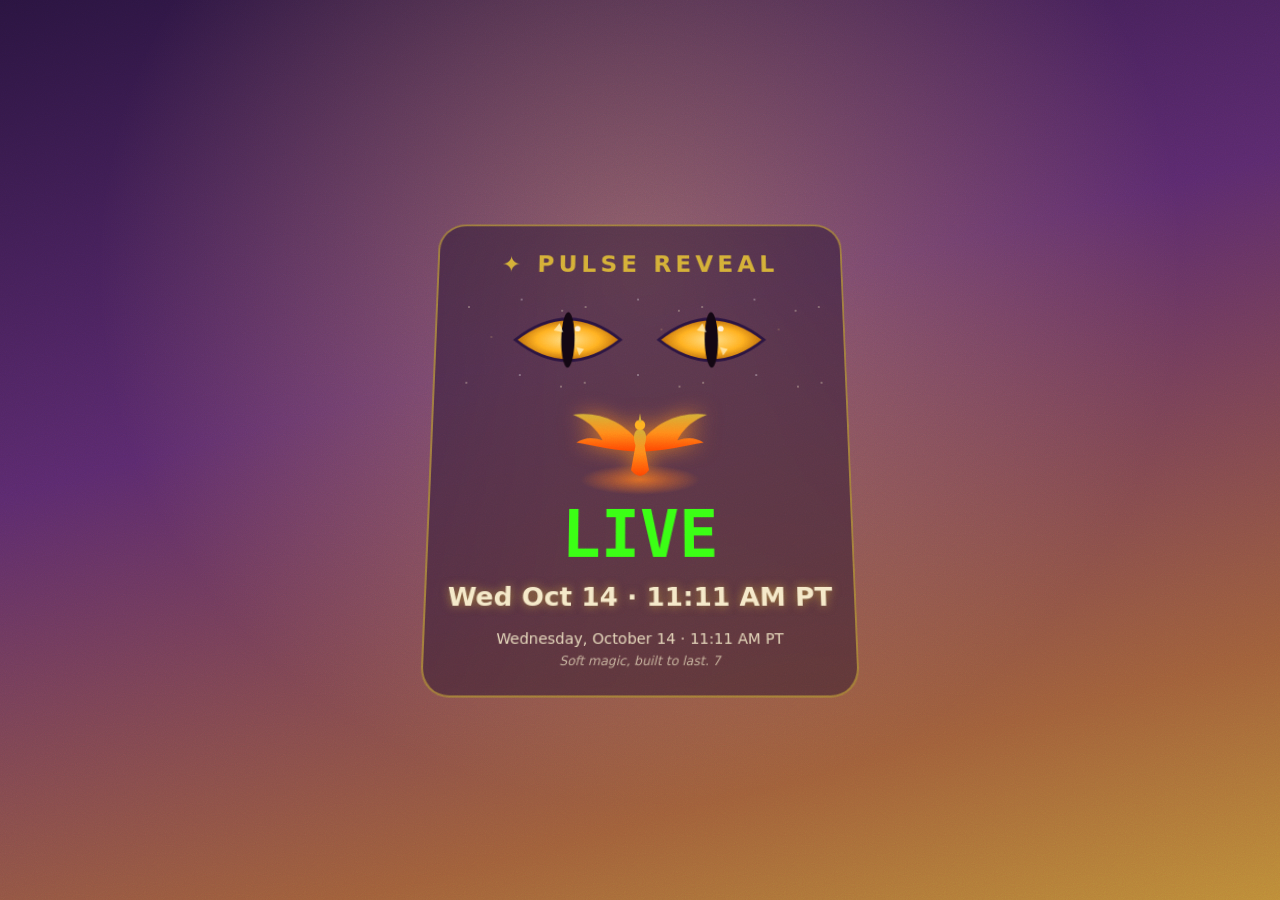
==== index.html @ fe0af4b9 "Absolute og URLs on githack" ====
<!doctype html><html lang="en"><head><meta charset="utf-8">
<meta name="viewport" content="width=device-width,initial-scale=1,viewport-fit=cover">
<title>Pulse Reveal · 11:11 AM PT</title>
<meta name="description" content="Counting down to Wed Oct 14, 11:11 AM PT">
<meta name="theme-color" content="#2a1440">
<meta property="og:type" content="website">
<meta property="og:title" content="Pulse Reveal · 11:11 AM PT">
<meta property="og:description" content="Counting down to Wed Oct 14, 11:11 AM PT">
<meta property="og:url" content="https://raw.githack.com/tigerwillca/pulse-reveal/gh-pages/index.html">
<meta property="og:image" content="https://raw.githack.com/tigerwillca/pulse-reveal/gh-pages/og.png">
<meta property="og:image:width" content="1200"><meta property="og:image:height" content="630">
<meta name="twitter:card" content="summary_large_image">
<meta name="twitter:title" content="Pulse Reveal · 11:11 AM PT">
<meta name="twitter:description" content="Counting down to Wed Oct 14, 11:11 AM PT">
<meta name="twitter:image" content="https://raw.githack.com/tigerwillca/pulse-reveal/gh-pages/og.png">
<style>
*{box-sizing:border-box;margin:0}
html,body{height:100%}
body{font-family:-apple-system,system-ui,"Segoe UI",sans-serif;color:#f5e9c8;display:flex;align-items:center;justify-content:center;padding:24px;
background:radial-gradient(ellipse at 50% 30%,rgba(255,200,110,.35),transparent 60%),linear-gradient(165deg,#2a1440 0%,#5b2a6e 40%,#a0603a 80%,#d4af37 115%);background-attachment:fixed}
body:after{content:"";position:fixed;inset:0;pointer-events:none;opacity:.14;mix-blend-mode:overlay;
background-image:url("data:image/svg+xml,%3Csvg xmlns='http://www.w3.org/2000/svg' width='160' height='160'%3E%3Cfilter id='n'%3E%3CfeTurbulence type='fractalNoise' baseFrequency='.9' numOctaves='3' stitchTiles='stitch'/%3E%3C/filter%3E%3Crect width='100%25' height='100%25' filter='url(%23n)'/%3E%3C/svg%3E")}
.card{width:min(420px,100%);text-align:center;padding:28px 20px 22px;border-radius:28px;border:2px solid rgba(212,175,55,.6);background:rgba(30,12,40,.45);backdrop-filter:blur(4px);animation:breathe 2s ease-in-out infinite}
@keyframes breathe{50%{border-color:rgba(57,255,20,.55);box-shadow:0 0 28px rgba(212,175,55,.35)}}
h1{color:#D4AF37;font-size:1.5rem;letter-spacing:.18em;font-weight:700}
.star{display:inline-block;color:#D4AF37;animation:tw 1.8s ease-in-out infinite}
@keyframes tw{50%{opacity:.35;transform:scale(.7) rotate(20deg)}}
svg{width:78%;max-width:300px;margin:18px auto 6px;display:block}
.pupil{transform-box:fill-box;transform-origin:center;animation:slit 5s ease-in-out infinite}
@keyframes slit{50%{transform:scaleX(.35)}}
#t{font:700 clamp(2.6rem,14vw,4rem)/1.1 ui-monospace,Menlo,monospace;color:#39FF14;margin:10px 0;animation:glow 1.25s ease-in-out infinite;font-variant-numeric:tabular-nums}
@keyframes glow{0%,100%{text-shadow:0 0 6px rgba(57,255,20,.5)}50%{text-shadow:0 0 18px #39FF14,0 0 32px rgba(57,255,20,.5)}}
footer{font-size:.9rem;opacity:.9;line-height:1.6}footer small{display:block;opacity:.75;font-style:italic}
.phx{width:150px;margin:14px auto 0;filter:drop-shadow(0 0 10px rgba(255,140,26,.7));animation:pg 2.4s ease-in-out infinite}
@keyframes pg{50%{filter:drop-shadow(0 0 22px rgba(255,176,32,.95))}}
.wl,.wr{transform-box:fill-box;animation:flap 1.6s ease-in-out infinite}.wl{transform-origin:right bottom}.wr{transform-origin:left bottom}
@keyframes flap{50%{transform:scaleY(.6) rotate(0)}}
.rv{color:#f5e9c8;font-weight:700;font-size:clamp(1.2rem,6vw,1.6rem);margin:4px 0 14px;text-shadow:0 0 10px rgba(212,175,55,.6)}
.rp{position:fixed;width:20px;height:20px;margin:-10px;border-radius:50%;border:2px solid #D4AF37;pointer-events:none;animation:rp .7s ease-out forwards}
@keyframes rp{to{transform:scale(9);opacity:0}}
.card{transition:transform .2s ease-out}
body:before{content:"";position:fixed;inset:0;pointer-events:none;background:linear-gradient(165deg,#b48ad8 0%,#d79a4a 60%,#f0c060 110%);opacity:0;animation:warm 7s ease-in-out infinite}
@keyframes warm{50%{opacity:.45}}
.eyes{position:relative}.dust{position:absolute;inset:-10px 0;pointer-events:none;opacity:.55;background-image:radial-gradient(1.5px 1.5px at 10% 30%,#fff6d0,transparent),radial-gradient(1px 1px at 30% 70%,#ffe08a,transparent),radial-gradient(1.5px 1.5px at 55% 20%,#fff,transparent),radial-gradient(1px 1px at 75% 60%,#ffd27a,transparent),radial-gradient(1.5px 1.5px at 90% 35%,#fff6d0,transparent);background-size:120px 80px;animation:drift 14s linear infinite}
@keyframes drift{to{background-position:120px -80px}}
.eyes svg{position:relative}
.glint{animation:gl 3s ease-in-out infinite}@keyframes gl{50%{opacity:.2}}
.rise{position:relative;animation:rise 6s ease-in-out infinite}
.rise:before{content:"";position:absolute;left:50%;bottom:-6px;width:120px;height:30px;margin-left:-60px;border-radius:50%;background:radial-gradient(rgba(255,120,30,.75),transparent 70%);animation:emb 3s ease-in-out infinite}
@keyframes rise{0%,100%{transform:translateY(6px)}50%{transform:translateY(-6px)}}
@keyframes emb{50%{opacity:.4;transform:scaleX(.8)}}
@media (prefers-reduced-motion:reduce){*{animation:none!important}.card{transition:none}}
</style></head><body><main class="card" id="c">
<h1><span class="star">✦</span> PULSE REVEAL</h1>
<div class="eyes"><div class="dust"></div><svg viewBox="0 0 300 100" aria-hidden="true"><defs><radialGradient id="i"><stop offset="0" stop-color="#ffe08a"/><stop offset=".6" stop-color="#FFB020"/><stop offset="1" stop-color="#b8670a"/></radialGradient></defs>
<g><path d="M20 50Q75 5 130 50Q75 95 20 50Z" fill="url(#i)" stroke="#2a1440" stroke-width="3"/><ellipse class="pupil" cx="75" cy="50" rx="7" ry="30" fill="#120612"/><circle cx="85" cy="38" r="3" fill="#fff" opacity=".8"/></g>
<g><path d="M170 50Q225 5 280 50Q225 95 170 50Z" fill="url(#i)" stroke="#2a1440" stroke-width="3"/><ellipse class="pupil" cx="225" cy="50" rx="7" ry="30" fill="#120612"/><circle cx="235" cy="38" r="3" fill="#fff" opacity=".8"/></g><g class="glint" fill="#fff3c4" opacity=".7"><path d="M60 40l6-8 4 10z"/><path d="M84 58l8 2-5 7z"/><path d="M210 40l6-8 4 10z"/><path d="M234 58l8 2-5 7z"/></g></svg></div>
<div class="rise"><svg class="phx" viewBox="0 0 200 120" aria-hidden="true"><defs><linearGradient id="f" x1="0" y1="1" x2="0" y2="0"><stop offset="0" stop-color="#ff4500"/><stop offset=".5" stop-color="#ff8c1a"/><stop offset="1" stop-color="#D4AF37"/></linearGradient></defs>
<g class="wl"><path d="M100 60C80 30 45 15 10 20C35 30 45 45 50 55C35 50 25 52 15 58C40 62 70 70 100 70Z" fill="url(#f)"/></g>
<g class="wr"><path d="M100 60C120 30 155 15 190 20C165 30 155 45 150 55C165 50 175 52 185 58C160 62 130 70 100 70Z" fill="url(#f)"/></g>
<path d="M100 40C108 40 110 50 106 62L112 95Q100 110 88 95L94 62C90 50 92 40 100 40Z" fill="url(#f)"/><circle cx="100" cy="34" r="7" fill="#ffb020"/><path d="M98 30L100 18L102 30Z" fill="#D4AF37"/></svg></div>
<div id="t" aria-live="polite">--:--:--</div>
<div class="rv">Wed Oct 14 · 11:11 AM PT</div>
<footer>Wednesday, October 14 · 11:11 AM PT<small>Soft magic, built to last. 7</small></footer>
</main><script>
var T=Date.parse("2026-10-14T18:11:00Z"),e=document.getElementById("t");
function p(n){return(n<10?"0":"")+n}
function u(){var s=Math.floor((T-Date.now())/1000);if(s<=0){e.textContent="LIVE";return}
e.textContent=Math.floor(s/3600)+":"+p(Math.floor(s/60)%60)+":"+p(s%60);setTimeout(u,1000-Date.now()%1000)}u();
var c=document.getElementById("c"),rm=matchMedia("(prefers-reduced-motion:reduce)").matches,on=0;
function tilt(ev){if(rm)return;var x=Math.max(-15,Math.min(15,ev.gamma||0)),y=Math.max(-15,Math.min(15,(ev.beta||0)-40));c.style.transform="perspective(800px) rotateY("+x*.6+"deg) rotateX("+(-y*.6)+"deg)"}
function en(){if(on)return;on=1;var D=window.DeviceOrientationEvent;if(!D)return;if(typeof D.requestPermission=="function"){D.requestPermission().then(function(s){if(s=="granted")addEventListener("deviceorientation",tilt)}).catch(function(){})}else addEventListener("deviceorientation",tilt)}
addEventListener("pointerdown",function(ev){if(navigator.vibrate)navigator.vibrate(15);en();if(rm)return;var r=document.createElement("i");r.className="rp";r.style.left=ev.clientX+"px";r.style.top=ev.clientY+"px";document.body.appendChild(r);setTimeout(function(){r.remove()},800)});
if(!(window.DeviceOrientationEvent&&typeof DeviceOrientationEvent.requestPermission=="function"))en();
</script></body></html>
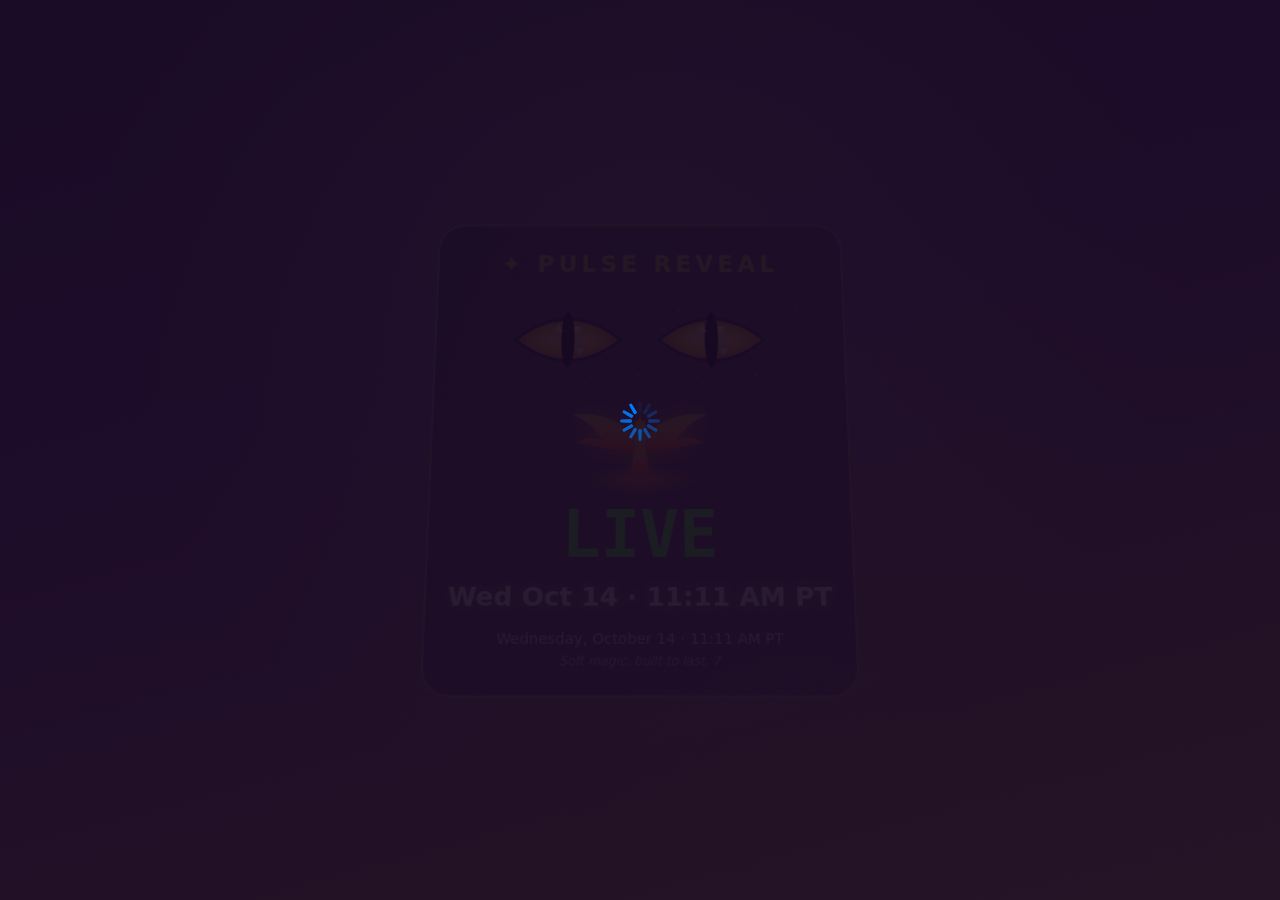
==== commit 3eefc423: "Intro: spinner, typed title, sparks to phoenix" ====
--- a/index.html
+++ b/index.html
@@ -49,9 +49,17 @@
 .rise:before{content:"";position:absolute;left:50%;bottom:-6px;width:120px;height:30px;margin-left:-60px;border-radius:50%;background:radial-gradient(rgba(255,120,30,.75),transparent 70%);animation:emb 3s ease-in-out infinite}
 @keyframes rise{0%,100%{transform:translateY(6px)}50%{transform:translateY(-6px)}}
 @keyframes emb{50%{opacity:.4;transform:scaleX(.8)}}
+#intro{position:fixed;inset:0;z-index:9;display:flex;flex-direction:column;align-items:center;justify-content:center;background:rgba(24,10,36,.92);transition:opacity .6s}
+#intro.off{opacity:0;pointer-events:none}
+.sp{position:relative;width:44px;height:44px;animation:spin 1s steps(12) infinite}
+.sp i{position:absolute;left:20px;top:2px;width:4px;height:12px;border-radius:2px;background:#007AFF;transform-origin:2px 20px;clip-path:polygon(15% 0,85% 0,100% 100%,0 100%)}
+@keyframes spin{to{transform:rotate(360deg)}}
+#it{color:#D4AF37;font-weight:700;font-size:clamp(1.2rem,6vw,1.7rem);letter-spacing:.06em;text-shadow:0 0 14px rgba(212,175,55,.9);min-height:1.5em;margin-top:18px}
+#pc{position:fixed;inset:0;z-index:10;pointer-events:none}
 @media (prefers-reduced-motion:reduce){*{animation:none!important}.card{transition:none}}
-</style></head><body><main class="card" id="c">
-<h1><span class="star">✦</span> PULSE REVEAL</h1>
+</style></head><body><div id="intro"><div class="sp" id="sp"></div><div id="it"></div></div><canvas id="pc"></canvas>
+<main class="card" id="c">
+<h1 id="h1"><span class="star">✦</span> PULSE REVEAL</h1>
 <div class="eyes"><div class="dust"></div><svg viewBox="0 0 300 100" aria-hidden="true"><defs><radialGradient id="i"><stop offset="0" stop-color="#ffe08a"/><stop offset=".6" stop-color="#FFB020"/><stop offset="1" stop-color="#b8670a"/></radialGradient></defs>
 <g><path d="M20 50Q75 5 130 50Q75 95 20 50Z" fill="url(#i)" stroke="#2a1440" stroke-width="3"/><ellipse class="pupil" cx="75" cy="50" rx="7" ry="30" fill="#120612"/><circle cx="85" cy="38" r="3" fill="#fff" opacity=".8"/></g>
 <g><path d="M170 50Q225 5 280 50Q225 95 170 50Z" fill="url(#i)" stroke="#2a1440" stroke-width="3"/><ellipse class="pupil" cx="225" cy="50" rx="7" ry="30" fill="#120612"/><circle cx="235" cy="38" r="3" fill="#fff" opacity=".8"/></g><g class="glint" fill="#fff3c4" opacity=".7"><path d="M60 40l6-8 4 10z"/><path d="M84 58l8 2-5 7z"/><path d="M210 40l6-8 4 10z"/><path d="M234 58l8 2-5 7z"/></g></svg></div>
@@ -72,4 +80,19 @@
 function en(){if(on)return;on=1;var D=window.DeviceOrientationEvent;if(!D)return;if(typeof D.requestPermission=="function"){D.requestPermission().then(function(s){if(s=="granted")addEventListener("deviceorientation",tilt)}).catch(function(){})}else addEventListener("deviceorientation",tilt)}
 addEventListener("pointerdown",function(ev){if(navigator.vibrate)navigator.vibrate(15);en();if(rm)return;var r=document.createElement("i");r.className="rp";r.style.left=ev.clientX+"px";r.style.top=ev.clientY+"px";document.body.appendChild(r);setTimeout(function(){r.remove()},800)});
 if(!(window.DeviceOrientationEvent&&typeof DeviceOrientationEvent.requestPermission=="function"))en();
+
+(function(){var I=document.getElementById("intro"),sp=document.getElementById("sp"),it=document.getElementById("it"),cv=document.getElementById("pc"),x=cv.getContext("2d"),ph=document.querySelector(".phx"),busy=0,MSG="Pulse reveal \u00b7 11:11 AM PT";
+for(var k=0;k<12;k++){var s=document.createElement("i");s.style.transform="rotate("+k*30+"deg)";s.style.opacity=(k+1)/12;sp.appendChild(s)}
+var PATHS=["M100 60C80 30 45 15 10 20C35 30 45 45 50 55C35 50 25 52 15 58C40 62 70 70 100 70Z","M100 60C120 30 155 15 190 20C165 30 155 45 150 55C165 50 175 52 185 58C160 62 130 70 100 70Z","M100 40C108 40 110 50 106 62L112 95Q100 110 88 95L94 62C90 50 92 40 100 40Z"];
+function targets(n){var r=ph.getBoundingClientRect(),o=document.createElement("canvas");o.width=200;o.height=120;var g=o.getContext("2d");PATHS.forEach(function(p){g.fill(new Path2D(p))});g.beginPath();g.arc(100,34,7,0,7);g.fill();
+var d=g.getImageData(0,0,200,120).data,a=[];for(var y=0;y<120;y+=2)for(var X=0;X<200;X+=2)if(d[(y*200+X)*4+3])a.push([r.left+X*r.width/200,r.top+y*r.height/120]);var t=[];for(var i=0;i<n;i++)t.push(a[Math.floor(Math.random()*a.length)]);return t}
+function run(){if(busy)return;busy=1;cv.width=innerWidth;cv.height=innerHeight;I.classList.remove("off");sp.style.display="block";it.textContent="";
+setTimeout(function(){sp.style.display="none";var i=0,ty=setInterval(function(){it.textContent=MSG.slice(0,++i);if(i>=MSG.length){clearInterval(ty);setTimeout(burst,600)}},55)},1700)}
+function burst(){var r=it.getBoundingClientRect(),o=document.createElement("canvas");o.width=Math.ceil(r.width);o.height=Math.ceil(r.height);var g=o.getContext("2d"),cs=getComputedStyle(it);g.font=cs.fontWeight+" "+cs.fontSize+" "+cs.fontFamily;g.textBaseline="middle";g.fillText(MSG,0,o.height/2);
+var d=g.getImageData(0,0,o.width,o.height).data,P=[];for(var y=0;y<o.height;y+=3)for(var X=0;X<o.width;X+=3)if(d[(y*o.width+X)*4+3]>128)P.push({x:r.left+X,y:r.top+y});
+var T=targets(P.length);P.forEach(function(p,i){p.sx=p.x;p.sy=p.y;p.tx=T[i][0];p.ty=T[i][1];p.d=Math.random()*.3});it.textContent="";I.classList.add("off");
+var t0=performance.now();(function f(n){var t=(n-t0)/1800;x.clearRect(0,0,cv.width,cv.height);P.forEach(function(p){var k=Math.min(1,Math.max(0,(t-p.d)/(1-.3))),e=1-Math.pow(1-k,3),w=Math.sin(k*Math.PI)*40;
+x.fillStyle=k<1?"hsl("+(20+k*25)+",100%,"+(55+k*10)+"%)":"#D4AF37";x.globalAlpha=t>1.1?Math.max(0,1-(t-1.1)*3):1;x.fillRect(p.sx+(p.tx-p.sx)*e+w*Math.sin(p.d*40),p.sy+(p.ty-p.sy)*e-w,2,2)});
+if(t<1.45)requestAnimationFrame(f);else{x.clearRect(0,0,cv.width,cv.height);busy=0}})(t0)}
+if(rm){I.classList.add("off")}else{run();setInterval(run,90000);document.getElementById("h1").addEventListener("click",run)}})();
 </script></body></html>
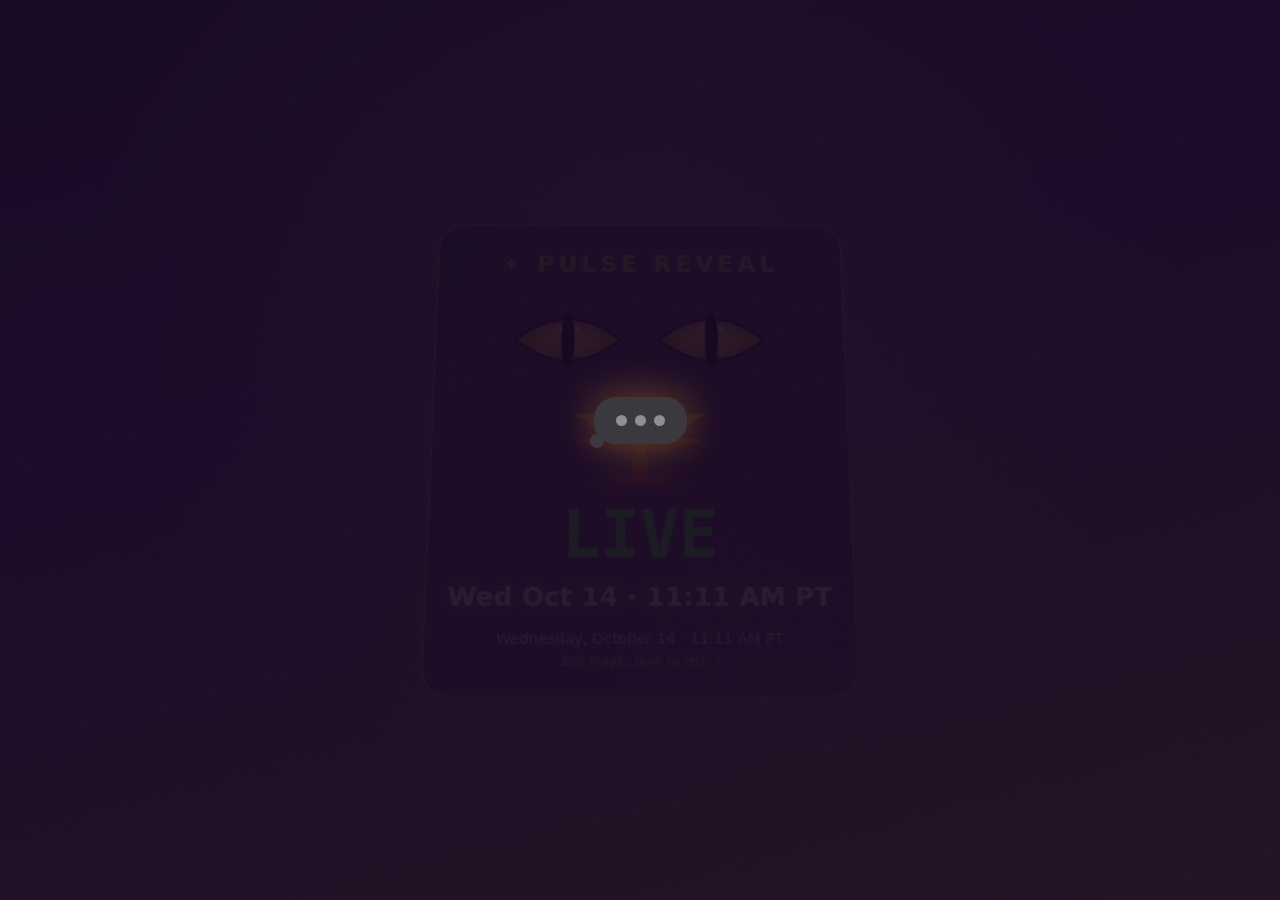
==== commit d6747023: "Typing bubble, swirl motes, README, typing.gif" ====
--- a/index.html
+++ b/index.html
@@ -45,30 +45,40 @@
 @keyframes drift{to{background-position:120px -80px}}
 .eyes svg{position:relative}
 .glint{animation:gl 3s ease-in-out infinite}@keyframes gl{50%{opacity:.2}}
+.swirl{position:absolute;left:50%;top:50%;width:260px;height:260px;margin:-130px;pointer-events:none;opacity:.35;border-radius:50%;filter:blur(1.5px);
+background-image:radial-gradient(2px 2px at 50% 6%,#e6dcff,transparent),radial-gradient(2px 2px at 92% 40%,#D4AF37,transparent),radial-gradient(1.5px 1.5px at 75% 88%,#c9c2e0,transparent),radial-gradient(2px 2px at 20% 85%,#ffd27a,transparent),radial-gradient(1.5px 1.5px at 8% 38%,#b9a2ff,transparent),radial-gradient(1.5px 1.5px at 35% 15%,#ffe08a,transparent),radial-gradient(1.5px 1.5px at 65% 12%,#ddd,transparent);animation:orb 8s linear infinite}
+@keyframes orb{to{transform:rotate(360deg)}}
+.zone{position:relative}
 .rise{position:relative;animation:rise 6s ease-in-out infinite}
 .rise:before{content:"";position:absolute;left:50%;bottom:-6px;width:120px;height:30px;margin-left:-60px;border-radius:50%;background:radial-gradient(rgba(255,120,30,.75),transparent 70%);animation:emb 3s ease-in-out infinite}
 @keyframes rise{0%,100%{transform:translateY(6px)}50%{transform:translateY(-6px)}}
 @keyframes emb{50%{opacity:.4;transform:scaleX(.8)}}
 #intro{position:fixed;inset:0;z-index:9;display:flex;flex-direction:column;align-items:center;justify-content:center;background:rgba(24,10,36,.92);transition:opacity .6s}
 #intro.off{opacity:0;pointer-events:none}
+.tb{display:none;position:relative;background:#3a3a3e;border-radius:22px;padding:14px 18px;box-shadow:0 0 40px rgba(255,176,32,.35);animation:tbg 2s ease-in-out infinite}
+.tb:after{content:"";position:absolute;left:-4px;bottom:-4px;width:14px;height:14px;border-radius:50%;background:#3a3a3e}
+.tb b{display:inline-block;width:11px;height:11px;margin:0 4px;border-radius:50%;background:#8e8e93;animation:dot 1.2s ease-in-out infinite}
+.tb b:nth-child(2){animation-delay:.2s}.tb b:nth-child(3){animation-delay:.4s}
+@keyframes dot{30%{background:#e5e5ea;transform:translateY(-3px)}}
+@keyframes tbg{50%{box-shadow:0 0 60px rgba(255,176,32,.6)}}
 .sp{position:relative;width:44px;height:44px;animation:spin 1s steps(12) infinite}
 .sp i{position:absolute;left:20px;top:2px;width:4px;height:12px;border-radius:2px;background:#007AFF;transform-origin:2px 20px;clip-path:polygon(15% 0,85% 0,100% 100%,0 100%)}
 @keyframes spin{to{transform:rotate(360deg)}}
 #it{color:#D4AF37;font-weight:700;font-size:clamp(1.2rem,6vw,1.7rem);letter-spacing:.06em;text-shadow:0 0 14px rgba(212,175,55,.9);min-height:1.5em;margin-top:18px}
 #pc{position:fixed;inset:0;z-index:10;pointer-events:none}
 @media (prefers-reduced-motion:reduce){*{animation:none!important}.card{transition:none}}
-</style></head><body><div id="intro"><div class="sp" id="sp"></div><div id="it"></div></div><canvas id="pc"></canvas>
+</style></head><body><div id="intro"><div class="tb" id="tb"><b></b><b></b><b></b></div><div class="sp" id="sp"></div><div id="it"></div></div><canvas id="pc"></canvas>
 <main class="card" id="c">
 <h1 id="h1"><span class="star">✦</span> PULSE REVEAL</h1>
 <div class="eyes"><div class="dust"></div><svg viewBox="0 0 300 100" aria-hidden="true"><defs><radialGradient id="i"><stop offset="0" stop-color="#ffe08a"/><stop offset=".6" stop-color="#FFB020"/><stop offset="1" stop-color="#b8670a"/></radialGradient></defs>
 <g><path d="M20 50Q75 5 130 50Q75 95 20 50Z" fill="url(#i)" stroke="#2a1440" stroke-width="3"/><ellipse class="pupil" cx="75" cy="50" rx="7" ry="30" fill="#120612"/><circle cx="85" cy="38" r="3" fill="#fff" opacity=".8"/></g>
 <g><path d="M170 50Q225 5 280 50Q225 95 170 50Z" fill="url(#i)" stroke="#2a1440" stroke-width="3"/><ellipse class="pupil" cx="225" cy="50" rx="7" ry="30" fill="#120612"/><circle cx="235" cy="38" r="3" fill="#fff" opacity=".8"/></g><g class="glint" fill="#fff3c4" opacity=".7"><path d="M60 40l6-8 4 10z"/><path d="M84 58l8 2-5 7z"/><path d="M210 40l6-8 4 10z"/><path d="M234 58l8 2-5 7z"/></g></svg></div>
-<div class="rise"><svg class="phx" viewBox="0 0 200 120" aria-hidden="true"><defs><linearGradient id="f" x1="0" y1="1" x2="0" y2="0"><stop offset="0" stop-color="#ff4500"/><stop offset=".5" stop-color="#ff8c1a"/><stop offset="1" stop-color="#D4AF37"/></linearGradient></defs>
+<div class="zone"><div class="swirl"></div><div class="rise"><svg class="phx" viewBox="0 0 200 120" aria-hidden="true"><defs><linearGradient id="f" x1="0" y1="1" x2="0" y2="0"><stop offset="0" stop-color="#ff4500"/><stop offset=".5" stop-color="#ff8c1a"/><stop offset="1" stop-color="#D4AF37"/></linearGradient></defs>
 <g class="wl"><path d="M100 60C80 30 45 15 10 20C35 30 45 45 50 55C35 50 25 52 15 58C40 62 70 70 100 70Z" fill="url(#f)"/></g>
 <g class="wr"><path d="M100 60C120 30 155 15 190 20C165 30 155 45 150 55C165 50 175 52 185 58C160 62 130 70 100 70Z" fill="url(#f)"/></g>
 <path d="M100 40C108 40 110 50 106 62L112 95Q100 110 88 95L94 62C90 50 92 40 100 40Z" fill="url(#f)"/><circle cx="100" cy="34" r="7" fill="#ffb020"/><path d="M98 30L100 18L102 30Z" fill="#D4AF37"/></svg></div>
 <div id="t" aria-live="polite">--:--:--</div>
-<div class="rv">Wed Oct 14 · 11:11 AM PT</div>
+<div class="rv">Wed Oct 14 · 11:11 AM PT</div></div>
 <footer>Wednesday, October 14 · 11:11 AM PT<small>Soft magic, built to last. 7</small></footer>
 </main><script>
 var T=Date.parse("2026-10-14T18:11:00Z"),e=document.getElementById("t");
@@ -86,13 +96,18 @@
 var PATHS=["M100 60C80 30 45 15 10 20C35 30 45 45 50 55C35 50 25 52 15 58C40 62 70 70 100 70Z","M100 60C120 30 155 15 190 20C165 30 155 45 150 55C165 50 175 52 185 58C160 62 130 70 100 70Z","M100 40C108 40 110 50 106 62L112 95Q100 110 88 95L94 62C90 50 92 40 100 40Z"];
 function targets(n){var r=ph.getBoundingClientRect(),o=document.createElement("canvas");o.width=200;o.height=120;var g=o.getContext("2d");PATHS.forEach(function(p){g.fill(new Path2D(p))});g.beginPath();g.arc(100,34,7,0,7);g.fill();
 var d=g.getImageData(0,0,200,120).data,a=[];for(var y=0;y<120;y+=2)for(var X=0;X<200;X+=2)if(d[(y*200+X)*4+3])a.push([r.left+X*r.width/200,r.top+y*r.height/120]);var t=[];for(var i=0;i<n;i++)t.push(a[Math.floor(Math.random()*a.length)]);return t}
-function run(){if(busy)return;busy=1;cv.width=innerWidth;cv.height=innerHeight;I.classList.remove("off");sp.style.display="block";it.textContent="";
-setTimeout(function(){sp.style.display="none";var i=0,ty=setInterval(function(){it.textContent=MSG.slice(0,++i);if(i>=MSG.length){clearInterval(ty);setTimeout(burst,600)}},55)},1700)}
-function burst(){var r=it.getBoundingClientRect(),o=document.createElement("canvas");o.width=Math.ceil(r.width);o.height=Math.ceil(r.height);var g=o.getContext("2d"),cs=getComputedStyle(it);g.font=cs.fontWeight+" "+cs.fontSize+" "+cs.fontFamily;g.textBaseline="middle";g.fillText(MSG,0,o.height/2);
+/* typingBubble(ms): shows the iMessage-style three-dot bubble for ms, resolves after. */
+window.typingBubble=function(ms){var b=document.getElementById("tb");b.style.display="block";return new Promise(function(r){setTimeout(function(){b.style.display="none";r()},ms||1600)})};
+/* iosSpinnerReveal(msg,ms): 12-spoke spinner for ms, then types msg, then dissolves its letters into sparks that assemble on .phx. */
+window.iosSpinnerReveal=function(msg,ms){MSG=msg||MSG;return new Promise(function(done){sp.style.display="block";it.textContent="";
+setTimeout(function(){sp.style.display="none";var i=0,ty=setInterval(function(){it.textContent=MSG.slice(0,++i);if(i>=MSG.length){clearInterval(ty);setTimeout(function(){burst(done)},600)}},55)},ms||1700)})};
+function run(){if(busy)return;busy=1;cv.width=innerWidth;cv.height=innerHeight;I.classList.remove("off");sp.style.display="none";it.textContent="";
+typingBubble(1600).then(function(){return iosSpinnerReveal(MSG,1700)}).then(function(){busy=0})}
+function burst(done){var r=it.getBoundingClientRect(),o=document.createElement("canvas");o.width=Math.ceil(r.width);o.height=Math.ceil(r.height);var g=o.getContext("2d"),cs=getComputedStyle(it);g.font=cs.fontWeight+" "+cs.fontSize+" "+cs.fontFamily;g.textBaseline="middle";g.fillText(MSG,0,o.height/2);
 var d=g.getImageData(0,0,o.width,o.height).data,P=[];for(var y=0;y<o.height;y+=3)for(var X=0;X<o.width;X+=3)if(d[(y*o.width+X)*4+3]>128)P.push({x:r.left+X,y:r.top+y});
 var T=targets(P.length);P.forEach(function(p,i){p.sx=p.x;p.sy=p.y;p.tx=T[i][0];p.ty=T[i][1];p.d=Math.random()*.3});it.textContent="";I.classList.add("off");
-var t0=performance.now();(function f(n){var t=(n-t0)/1800;x.clearRect(0,0,cv.width,cv.height);P.forEach(function(p){var k=Math.min(1,Math.max(0,(t-p.d)/(1-.3))),e=1-Math.pow(1-k,3),w=Math.sin(k*Math.PI)*40;
+var t0=performance.now(),sf=setTimeout(function(){P=[];x.clearRect(0,0,cv.width,cv.height);done&&done();done=0},2600);(function f(n){var t=(n-t0)/1800;x.clearRect(0,0,cv.width,cv.height);P.forEach(function(p){var k=Math.min(1,Math.max(0,(t-p.d)/(1-.3))),e=1-Math.pow(1-k,3),w=Math.sin(k*Math.PI)*40;
 x.fillStyle=k<1?"hsl("+(20+k*25)+",100%,"+(55+k*10)+"%)":"#D4AF37";x.globalAlpha=t>1.1?Math.max(0,1-(t-1.1)*3):1;x.fillRect(p.sx+(p.tx-p.sx)*e+w*Math.sin(p.d*40),p.sy+(p.ty-p.sy)*e-w,2,2)});
-if(t<1.45)requestAnimationFrame(f);else{x.clearRect(0,0,cv.width,cv.height);busy=0}})(t0)}
+if(t<1.45)requestAnimationFrame(f);else{clearTimeout(sf);x.clearRect(0,0,cv.width,cv.height);done&&done();done=0}})(t0)}
 if(rm){I.classList.add("off")}else{run();setInterval(run,90000);document.getElementById("h1").addEventListener("click",run)}})();
 </script></body></html>
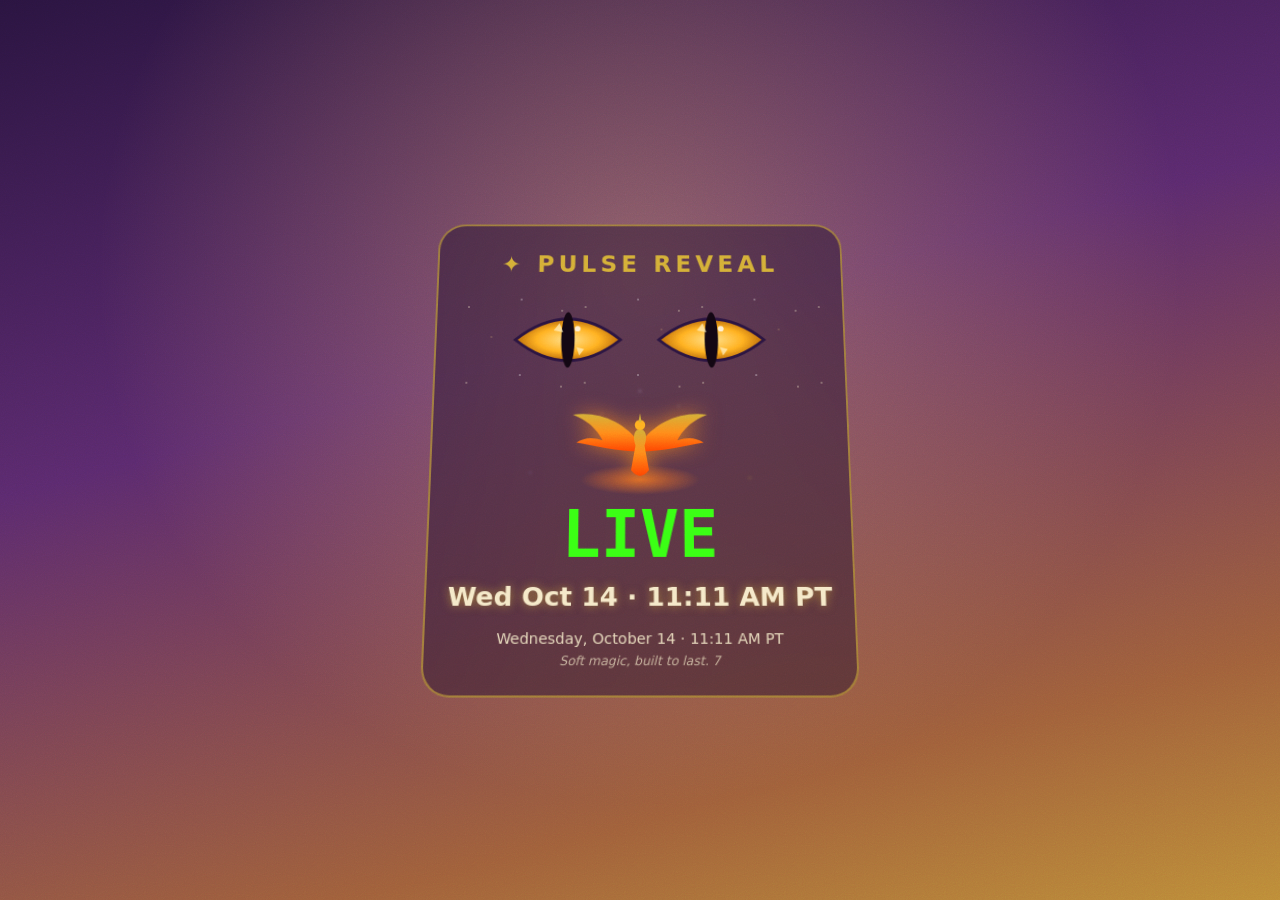
==== commit 0ae832f8: "Robust intro: failsafes, 6s hard reveal" ====
--- a/index.html
+++ b/index.html
@@ -53,7 +53,8 @@
 .rise:before{content:"";position:absolute;left:50%;bottom:-6px;width:120px;height:30px;margin-left:-60px;border-radius:50%;background:radial-gradient(rgba(255,120,30,.75),transparent 70%);animation:emb 3s ease-in-out infinite}
 @keyframes rise{0%,100%{transform:translateY(6px)}50%{transform:translateY(-6px)}}
 @keyframes emb{50%{opacity:.4;transform:scaleX(.8)}}
-#intro{position:fixed;inset:0;z-index:9;display:flex;flex-direction:column;align-items:center;justify-content:center;background:rgba(24,10,36,.92);transition:opacity .6s}
+#intro{animation:introKill 0s 6s forwards;position:fixed;inset:0;z-index:9;display:flex;flex-direction:column;align-items:center;justify-content:center;background:rgba(24,10,36,.92);transition:opacity .6s}
+@keyframes introKill{to{opacity:0;visibility:hidden;pointer-events:none}}
 #intro.off{opacity:0;pointer-events:none}
 .tb{display:none;position:relative;background:#3a3a3e;border-radius:22px;padding:14px 18px;box-shadow:0 0 40px rgba(255,176,32,.35);animation:tbg 2s ease-in-out infinite}
 .tb:after{content:"";position:absolute;left:-4px;bottom:-4px;width:14px;height:14px;border-radius:50%;background:#3a3a3e}
@@ -66,8 +67,8 @@
 @keyframes spin{to{transform:rotate(360deg)}}
 #it{color:#D4AF37;font-weight:700;font-size:clamp(1.2rem,6vw,1.7rem);letter-spacing:.06em;text-shadow:0 0 14px rgba(212,175,55,.9);min-height:1.5em;margin-top:18px}
 #pc{position:fixed;inset:0;z-index:10;pointer-events:none}
-@media (prefers-reduced-motion:reduce){*{animation:none!important}.card{transition:none}}
-</style></head><body><div id="intro"><div class="tb" id="tb"><b></b><b></b><b></b></div><div class="sp" id="sp"></div><div id="it"></div></div><canvas id="pc"></canvas>
+@media (prefers-reduced-motion:reduce){*{animation:none!important}#intro,#pc{display:none!important}.card{transition:none}}
+</style></head><body><div id="intro" role="presentation"><div class="tb" id="tb"><b></b><b></b><b></b></div><div class="sp" id="sp"></div><div id="it"></div></div><canvas id="pc"></canvas>
 <main class="card" id="c">
 <h1 id="h1"><span class="star">✦</span> PULSE REVEAL</h1>
 <div class="eyes"><div class="dust"></div><svg viewBox="0 0 300 100" aria-hidden="true"><defs><radialGradient id="i"><stop offset="0" stop-color="#ffe08a"/><stop offset=".6" stop-color="#FFB020"/><stop offset="1" stop-color="#b8670a"/></radialGradient></defs>
@@ -88,10 +89,12 @@
 var c=document.getElementById("c"),rm=matchMedia("(prefers-reduced-motion:reduce)").matches,on=0;
 function tilt(ev){if(rm)return;var x=Math.max(-15,Math.min(15,ev.gamma||0)),y=Math.max(-15,Math.min(15,(ev.beta||0)-40));c.style.transform="perspective(800px) rotateY("+x*.6+"deg) rotateX("+(-y*.6)+"deg)"}
 function en(){if(on)return;on=1;var D=window.DeviceOrientationEvent;if(!D)return;if(typeof D.requestPermission=="function"){D.requestPermission().then(function(s){if(s=="granted")addEventListener("deviceorientation",tilt)}).catch(function(){})}else addEventListener("deviceorientation",tilt)}
-addEventListener("pointerdown",function(ev){if(navigator.vibrate)navigator.vibrate(15);en();if(rm)return;var r=document.createElement("i");r.className="rp";r.style.left=ev.clientX+"px";r.style.top=ev.clientY+"px";document.body.appendChild(r);setTimeout(function(){r.remove()},800)});
+addEventListener("pointerdown",function(ev){try{if(navigator.vibrate)navigator.vibrate(15)}catch(e){}try{en()}catch(e){}if(rm)return;var r=document.createElement("i");r.className="rp";r.style.left=ev.clientX+"px";r.style.top=ev.clientY+"px";document.body.appendChild(r);setTimeout(function(){r.remove()},800)});
 if(!(window.DeviceOrientationEvent&&typeof DeviceOrientationEvent.requestPermission=="function"))en();
 
-(function(){var I=document.getElementById("intro"),sp=document.getElementById("sp"),it=document.getElementById("it"),cv=document.getElementById("pc"),x=cv.getContext("2d"),ph=document.querySelector(".phx"),busy=0,MSG="Pulse reveal \u00b7 11:11 AM PT";
+function hideIntro(){try{var a=document.getElementById("intro");a.classList.add("off");a.style.display="none";var q=document.getElementById("pc");q.getContext("2d").clearRect(0,0,q.width,q.height)}catch(e){}}
+window.onerror=function(){hideIntro()};
+(function(){try{var I=document.getElementById("intro"),sp=document.getElementById("sp"),it=document.getElementById("it"),cv=document.getElementById("pc"),x=cv.getContext("2d"),ph=document.querySelector(".phx"),busy=0,MSG="Pulse reveal \u00b7 11:11 AM PT";
 for(var k=0;k<12;k++){var s=document.createElement("i");s.style.transform="rotate("+k*30+"deg)";s.style.opacity=(k+1)/12;sp.appendChild(s)}
 var PATHS=["M100 60C80 30 45 15 10 20C35 30 45 45 50 55C35 50 25 52 15 58C40 62 70 70 100 70Z","M100 60C120 30 155 15 190 20C165 30 155 45 150 55C165 50 175 52 185 58C160 62 130 70 100 70Z","M100 40C108 40 110 50 106 62L112 95Q100 110 88 95L94 62C90 50 92 40 100 40Z"];
 function targets(n){var r=ph.getBoundingClientRect(),o=document.createElement("canvas");o.width=200;o.height=120;var g=o.getContext("2d");PATHS.forEach(function(p){g.fill(new Path2D(p))});g.beginPath();g.arc(100,34,7,0,7);g.fill();
@@ -100,14 +103,14 @@
 window.typingBubble=function(ms){var b=document.getElementById("tb");b.style.display="block";return new Promise(function(r){setTimeout(function(){b.style.display="none";r()},ms||1600)})};
 /* iosSpinnerReveal(msg,ms): 12-spoke spinner for ms, then types msg, then dissolves its letters into sparks that assemble on .phx. */
 window.iosSpinnerReveal=function(msg,ms){MSG=msg||MSG;return new Promise(function(done){sp.style.display="block";it.textContent="";
-setTimeout(function(){sp.style.display="none";var i=0,ty=setInterval(function(){it.textContent=MSG.slice(0,++i);if(i>=MSG.length){clearInterval(ty);setTimeout(function(){burst(done)},600)}},55)},ms||1700)})};
-function run(){if(busy)return;busy=1;cv.width=innerWidth;cv.height=innerHeight;I.classList.remove("off");sp.style.display="none";it.textContent="";
-typingBubble(1600).then(function(){return iosSpinnerReveal(MSG,1700)}).then(function(){busy=0})}
+setTimeout(function(){sp.style.display="none";var i=0,ty=setInterval(function(){it.textContent=MSG.slice(0,++i);if(i>=MSG.length){clearInterval(ty);setTimeout(function(){try{burst(done)}catch(e){done()}},400)}},40)},ms||1700)})};
+function run(){if(busy)return;busy=1;I.style.display="";if(window._ran)I.style.animation="none";window._ran=1;var fs=setTimeout(function(){busy=0;hideIntro()},6000);function fin(){clearTimeout(fs);busy=0;hideIntro()}cv.width=innerWidth;cv.height=innerHeight;I.classList.remove("off");sp.style.display="none";it.textContent="";
+try{typingBubble(1200).then(function(){return iosSpinnerReveal(MSG,1200)}).then(fin,fin)}catch(e){fin()}}
 function burst(done){var r=it.getBoundingClientRect(),o=document.createElement("canvas");o.width=Math.ceil(r.width);o.height=Math.ceil(r.height);var g=o.getContext("2d"),cs=getComputedStyle(it);g.font=cs.fontWeight+" "+cs.fontSize+" "+cs.fontFamily;g.textBaseline="middle";g.fillText(MSG,0,o.height/2);
 var d=g.getImageData(0,0,o.width,o.height).data,P=[];for(var y=0;y<o.height;y+=3)for(var X=0;X<o.width;X+=3)if(d[(y*o.width+X)*4+3]>128)P.push({x:r.left+X,y:r.top+y});
 var T=targets(P.length);P.forEach(function(p,i){p.sx=p.x;p.sy=p.y;p.tx=T[i][0];p.ty=T[i][1];p.d=Math.random()*.3});it.textContent="";I.classList.add("off");
 var t0=performance.now(),sf=setTimeout(function(){P=[];x.clearRect(0,0,cv.width,cv.height);done&&done();done=0},2600);(function f(n){var t=(n-t0)/1800;x.clearRect(0,0,cv.width,cv.height);P.forEach(function(p){var k=Math.min(1,Math.max(0,(t-p.d)/(1-.3))),e=1-Math.pow(1-k,3),w=Math.sin(k*Math.PI)*40;
 x.fillStyle=k<1?"hsl("+(20+k*25)+",100%,"+(55+k*10)+"%)":"#D4AF37";x.globalAlpha=t>1.1?Math.max(0,1-(t-1.1)*3):1;x.fillRect(p.sx+(p.tx-p.sx)*e+w*Math.sin(p.d*40),p.sy+(p.ty-p.sy)*e-w,2,2)});
 if(t<1.45)requestAnimationFrame(f);else{clearTimeout(sf);x.clearRect(0,0,cv.width,cv.height);done&&done();done=0}})(t0)}
-if(rm){I.classList.add("off")}else{run();setInterval(run,90000);document.getElementById("h1").addEventListener("click",run)}})();
+if(rm){I.classList.add("off")}else{run();setInterval(run,90000);document.getElementById("h1").addEventListener("click",run)}}catch(e){hideIntro()}})();
 </script></body></html>
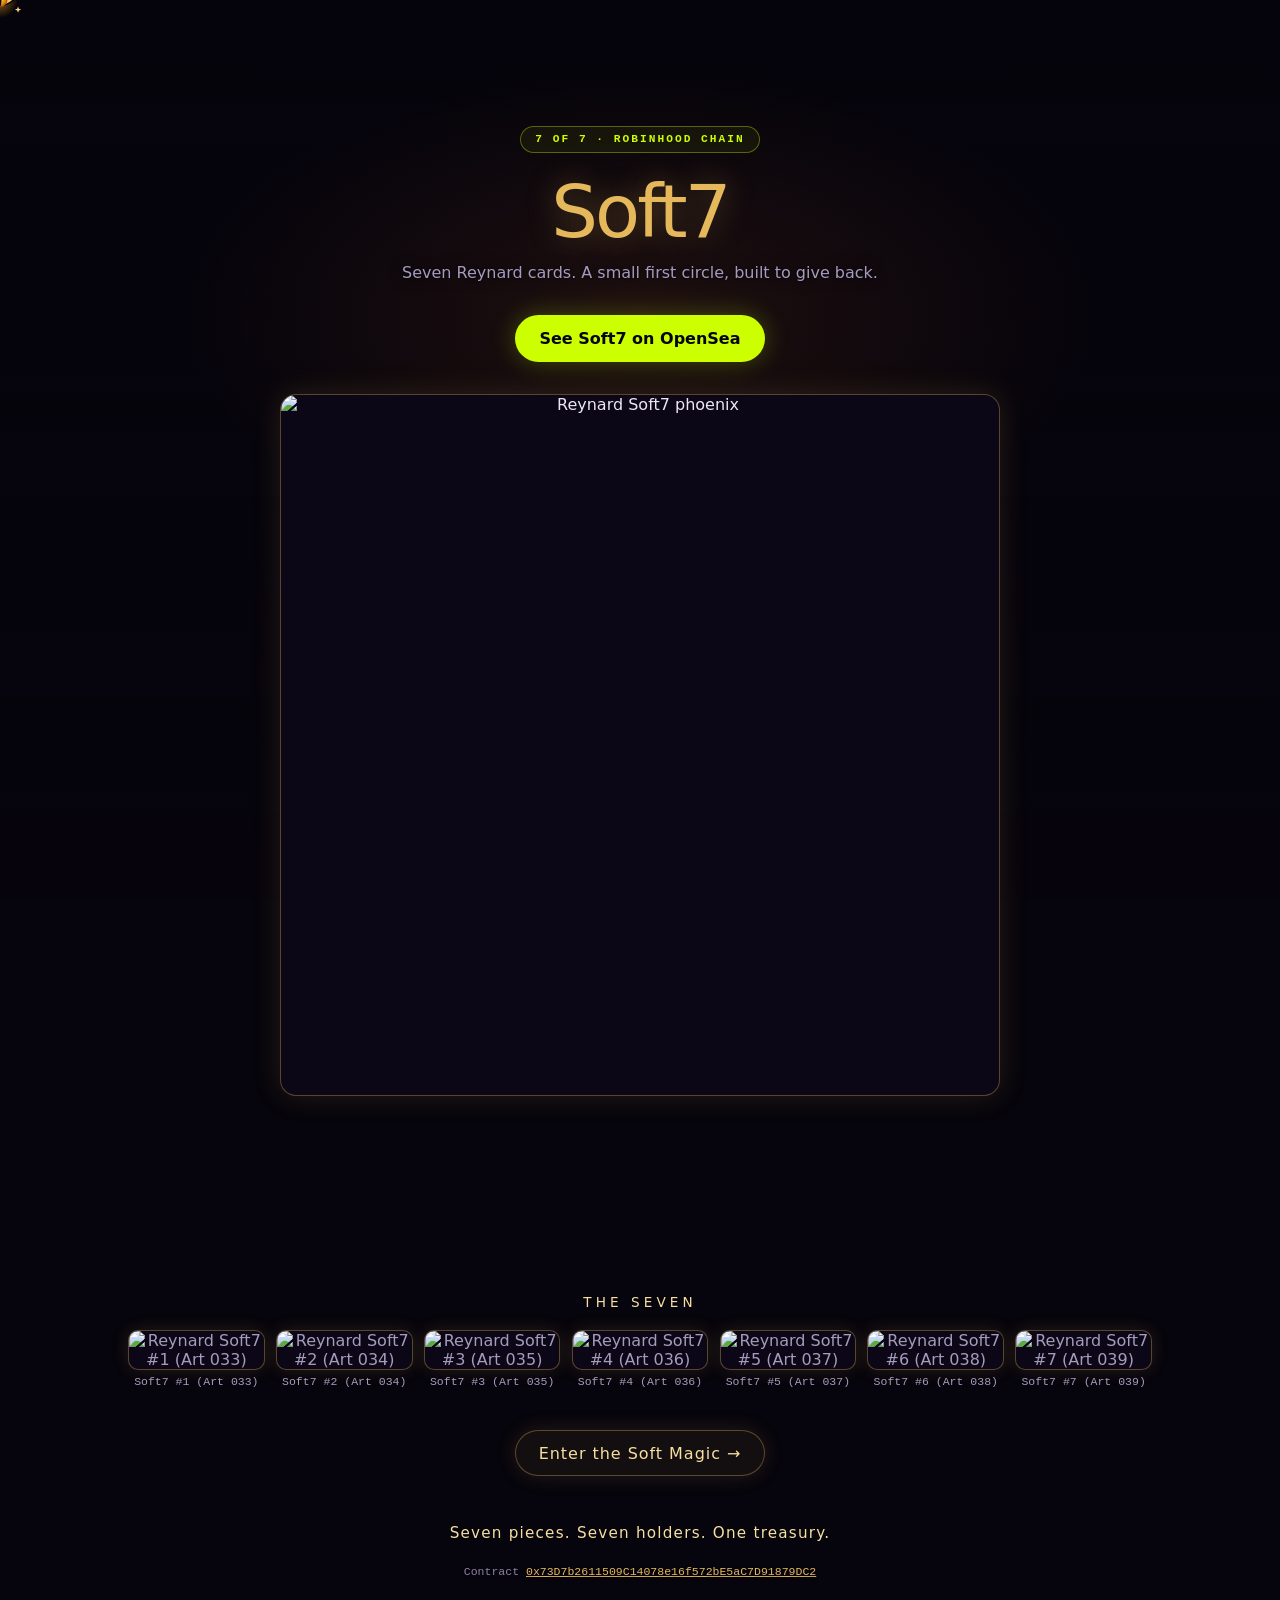
==== commit 325f04a7: "Soft7 preview: front (index) and back (soft-magic) pages + styles/scripts" ====
--- a/index.html
+++ b/index.html
@@ -1,116 +1,136 @@
-<!doctype html><html lang="en"><head><meta charset="utf-8">
-<meta name="viewport" content="width=device-width,initial-scale=1,viewport-fit=cover">
-<title>Pulse Reveal · 11:11 AM PT</title>
-<meta name="description" content="Counting down to Wed Oct 14, 11:11 AM PT">
-<meta name="theme-color" content="#2a1440">
-<meta property="og:type" content="website">
-<meta property="og:title" content="Pulse Reveal · 11:11 AM PT">
-<meta property="og:description" content="Counting down to Wed Oct 14, 11:11 AM PT">
-<meta property="og:url" content="https://raw.githack.com/tigerwillca/pulse-reveal/gh-pages/index.html">
-<meta property="og:image" content="https://raw.githack.com/tigerwillca/pulse-reveal/gh-pages/og.png">
-<meta property="og:image:width" content="1200"><meta property="og:image:height" content="630">
-<meta name="twitter:card" content="summary_large_image">
-<meta name="twitter:title" content="Pulse Reveal · 11:11 AM PT">
-<meta name="twitter:description" content="Counting down to Wed Oct 14, 11:11 AM PT">
-<meta name="twitter:image" content="https://raw.githack.com/tigerwillca/pulse-reveal/gh-pages/og.png">
+<!DOCTYPE html>
+<html lang="en">
+<head>
+<meta charset="utf-8" />
+<meta name="viewport" content="width=device-width, initial-scale=1" />
+<link rel="icon" href="data:," />
+<title>Soft7 · Reynard on Robinhood Chain</title>
 <style>
-*{box-sizing:border-box;margin:0}
-html,body{height:100%}
-body{font-family:-apple-system,system-ui,"Segoe UI",sans-serif;color:#f5e9c8;display:flex;align-items:center;justify-content:center;padding:24px;
-background:radial-gradient(ellipse at 50% 30%,rgba(255,200,110,.35),transparent 60%),linear-gradient(165deg,#2a1440 0%,#5b2a6e 40%,#a0603a 80%,#d4af37 115%);background-attachment:fixed}
-body:after{content:"";position:fixed;inset:0;pointer-events:none;opacity:.14;mix-blend-mode:overlay;
-background-image:url("data:image/svg+xml,%3Csvg xmlns='http://www.w3.org/2000/svg' width='160' height='160'%3E%3Cfilter id='n'%3E%3CfeTurbulence type='fractalNoise' baseFrequency='.9' numOctaves='3' stitchTiles='stitch'/%3E%3C/filter%3E%3Crect width='100%25' height='100%25' filter='url(%23n)'/%3E%3C/svg%3E")}
-.card{width:min(420px,100%);text-align:center;padding:28px 20px 22px;border-radius:28px;border:2px solid rgba(212,175,55,.6);background:rgba(30,12,40,.45);backdrop-filter:blur(4px);animation:breathe 2s ease-in-out infinite}
-@keyframes breathe{50%{border-color:rgba(57,255,20,.55);box-shadow:0 0 28px rgba(212,175,55,.35)}}
-h1{color:#D4AF37;font-size:1.5rem;letter-spacing:.18em;font-weight:700}
-.star{display:inline-block;color:#D4AF37;animation:tw 1.8s ease-in-out infinite}
-@keyframes tw{50%{opacity:.35;transform:scale(.7) rotate(20deg)}}
-svg{width:78%;max-width:300px;margin:18px auto 6px;display:block}
-.pupil{transform-box:fill-box;transform-origin:center;animation:slit 5s ease-in-out infinite}
-@keyframes slit{50%{transform:scaleX(.35)}}
-#t{font:700 clamp(2.6rem,14vw,4rem)/1.1 ui-monospace,Menlo,monospace;color:#39FF14;margin:10px 0;animation:glow 1.25s ease-in-out infinite;font-variant-numeric:tabular-nums}
-@keyframes glow{0%,100%{text-shadow:0 0 6px rgba(57,255,20,.5)}50%{text-shadow:0 0 18px #39FF14,0 0 32px rgba(57,255,20,.5)}}
-footer{font-size:.9rem;opacity:.9;line-height:1.6}footer small{display:block;opacity:.75;font-style:italic}
-.phx{width:150px;margin:14px auto 0;filter:drop-shadow(0 0 10px rgba(255,140,26,.7));animation:pg 2.4s ease-in-out infinite}
-@keyframes pg{50%{filter:drop-shadow(0 0 22px rgba(255,176,32,.95))}}
-.wl,.wr{transform-box:fill-box;animation:flap 1.6s ease-in-out infinite}.wl{transform-origin:right bottom}.wr{transform-origin:left bottom}
-@keyframes flap{50%{transform:scaleY(.6) rotate(0)}}
-.rv{color:#f5e9c8;font-weight:700;font-size:clamp(1.2rem,6vw,1.6rem);margin:4px 0 14px;text-shadow:0 0 10px rgba(212,175,55,.6)}
-.rp{position:fixed;width:20px;height:20px;margin:-10px;border-radius:50%;border:2px solid #D4AF37;pointer-events:none;animation:rp .7s ease-out forwards}
-@keyframes rp{to{transform:scale(9);opacity:0}}
-.card{transition:transform .2s ease-out}
-body:before{content:"";position:fixed;inset:0;pointer-events:none;background:linear-gradient(165deg,#b48ad8 0%,#d79a4a 60%,#f0c060 110%);opacity:0;animation:warm 7s ease-in-out infinite}
-@keyframes warm{50%{opacity:.45}}
-.eyes{position:relative}.dust{position:absolute;inset:-10px 0;pointer-events:none;opacity:.55;background-image:radial-gradient(1.5px 1.5px at 10% 30%,#fff6d0,transparent),radial-gradient(1px 1px at 30% 70%,#ffe08a,transparent),radial-gradient(1.5px 1.5px at 55% 20%,#fff,transparent),radial-gradient(1px 1px at 75% 60%,#ffd27a,transparent),radial-gradient(1.5px 1.5px at 90% 35%,#fff6d0,transparent);background-size:120px 80px;animation:drift 14s linear infinite}
-@keyframes drift{to{background-position:120px -80px}}
-.eyes svg{position:relative}
-.glint{animation:gl 3s ease-in-out infinite}@keyframes gl{50%{opacity:.2}}
-.swirl{position:absolute;left:50%;top:50%;width:260px;height:260px;margin:-130px;pointer-events:none;opacity:.35;border-radius:50%;filter:blur(1.5px);
-background-image:radial-gradient(2px 2px at 50% 6%,#e6dcff,transparent),radial-gradient(2px 2px at 92% 40%,#D4AF37,transparent),radial-gradient(1.5px 1.5px at 75% 88%,#c9c2e0,transparent),radial-gradient(2px 2px at 20% 85%,#ffd27a,transparent),radial-gradient(1.5px 1.5px at 8% 38%,#b9a2ff,transparent),radial-gradient(1.5px 1.5px at 35% 15%,#ffe08a,transparent),radial-gradient(1.5px 1.5px at 65% 12%,#ddd,transparent);animation:orb 8s linear infinite}
-@keyframes orb{to{transform:rotate(360deg)}}
-.zone{position:relative}
-.rise{position:relative;animation:rise 6s ease-in-out infinite}
-.rise:before{content:"";position:absolute;left:50%;bottom:-6px;width:120px;height:30px;margin-left:-60px;border-radius:50%;background:radial-gradient(rgba(255,120,30,.75),transparent 70%);animation:emb 3s ease-in-out infinite}
-@keyframes rise{0%,100%{transform:translateY(6px)}50%{transform:translateY(-6px)}}
-@keyframes emb{50%{opacity:.4;transform:scaleX(.8)}}
-#intro{animation:introKill 0s 6s forwards;position:fixed;inset:0;z-index:9;display:flex;flex-direction:column;align-items:center;justify-content:center;background:rgba(24,10,36,.92);transition:opacity .6s}
-@keyframes introKill{to{opacity:0;visibility:hidden;pointer-events:none}}
-#intro.off{opacity:0;pointer-events:none}
-.tb{display:none;position:relative;background:#3a3a3e;border-radius:22px;padding:14px 18px;box-shadow:0 0 40px rgba(255,176,32,.35);animation:tbg 2s ease-in-out infinite}
-.tb:after{content:"";position:absolute;left:-4px;bottom:-4px;width:14px;height:14px;border-radius:50%;background:#3a3a3e}
-.tb b{display:inline-block;width:11px;height:11px;margin:0 4px;border-radius:50%;background:#8e8e93;animation:dot 1.2s ease-in-out infinite}
-.tb b:nth-child(2){animation-delay:.2s}.tb b:nth-child(3){animation-delay:.4s}
-@keyframes dot{30%{background:#e5e5ea;transform:translateY(-3px)}}
-@keyframes tbg{50%{box-shadow:0 0 60px rgba(255,176,32,.6)}}
-.sp{position:relative;width:44px;height:44px;animation:spin 1s steps(12) infinite}
-.sp i{position:absolute;left:20px;top:2px;width:4px;height:12px;border-radius:2px;background:#007AFF;transform-origin:2px 20px;clip-path:polygon(15% 0,85% 0,100% 100%,0 100%)}
-@keyframes spin{to{transform:rotate(360deg)}}
-#it{color:#D4AF37;font-weight:700;font-size:clamp(1.2rem,6vw,1.7rem);letter-spacing:.06em;text-shadow:0 0 14px rgba(212,175,55,.9);min-height:1.5em;margin-top:18px}
-#pc{position:fixed;inset:0;z-index:10;pointer-events:none}
-@media (prefers-reduced-motion:reduce){*{animation:none!important}#intro,#pc{display:none!important}.card{transition:none}}
-</style></head><body><div id="intro" role="presentation"><div class="tb" id="tb"><b></b><b></b><b></b></div><div class="sp" id="sp"></div><div id="it"></div></div><canvas id="pc"></canvas>
-<main class="card" id="c">
-<h1 id="h1"><span class="star">✦</span> PULSE REVEAL</h1>
-<div class="eyes"><div class="dust"></div><svg viewBox="0 0 300 100" aria-hidden="true"><defs><radialGradient id="i"><stop offset="0" stop-color="#ffe08a"/><stop offset=".6" stop-color="#FFB020"/><stop offset="1" stop-color="#b8670a"/></radialGradient></defs>
-<g><path d="M20 50Q75 5 130 50Q75 95 20 50Z" fill="url(#i)" stroke="#2a1440" stroke-width="3"/><ellipse class="pupil" cx="75" cy="50" rx="7" ry="30" fill="#120612"/><circle cx="85" cy="38" r="3" fill="#fff" opacity=".8"/></g>
-<g><path d="M170 50Q225 5 280 50Q225 95 170 50Z" fill="url(#i)" stroke="#2a1440" stroke-width="3"/><ellipse class="pupil" cx="225" cy="50" rx="7" ry="30" fill="#120612"/><circle cx="235" cy="38" r="3" fill="#fff" opacity=".8"/></g><g class="glint" fill="#fff3c4" opacity=".7"><path d="M60 40l6-8 4 10z"/><path d="M84 58l8 2-5 7z"/><path d="M210 40l6-8 4 10z"/><path d="M234 58l8 2-5 7z"/></g></svg></div>
-<div class="zone"><div class="swirl"></div><div class="rise"><svg class="phx" viewBox="0 0 200 120" aria-hidden="true"><defs><linearGradient id="f" x1="0" y1="1" x2="0" y2="0"><stop offset="0" stop-color="#ff4500"/><stop offset=".5" stop-color="#ff8c1a"/><stop offset="1" stop-color="#D4AF37"/></linearGradient></defs>
-<g class="wl"><path d="M100 60C80 30 45 15 10 20C35 30 45 45 50 55C35 50 25 52 15 58C40 62 70 70 100 70Z" fill="url(#f)"/></g>
-<g class="wr"><path d="M100 60C120 30 155 15 190 20C165 30 155 45 150 55C165 50 175 52 185 58C160 62 130 70 100 70Z" fill="url(#f)"/></g>
-<path d="M100 40C108 40 110 50 106 62L112 95Q100 110 88 95L94 62C90 50 92 40 100 40Z" fill="url(#f)"/><circle cx="100" cy="34" r="7" fill="#ffb020"/><path d="M98 30L100 18L102 30Z" fill="#D4AF37"/></svg></div>
-<div id="t" aria-live="polite">--:--:--</div>
-<div class="rv">Wed Oct 14 · 11:11 AM PT</div></div>
-<footer>Wednesday, October 14 · 11:11 AM PT<small>Soft magic, built to last. 7</small></footer>
-</main><script>
-var T=Date.parse("2026-10-14T18:11:00Z"),e=document.getElementById("t");
-function p(n){return(n<10?"0":"")+n}
-function u(){var s=Math.floor((T-Date.now())/1000);if(s<=0){e.textContent="LIVE";return}
-e.textContent=Math.floor(s/3600)+":"+p(Math.floor(s/60)%60)+":"+p(s%60);setTimeout(u,1000-Date.now()%1000)}u();
-var c=document.getElementById("c"),rm=matchMedia("(prefers-reduced-motion:reduce)").matches,on=0;
-function tilt(ev){if(rm)return;var x=Math.max(-15,Math.min(15,ev.gamma||0)),y=Math.max(-15,Math.min(15,(ev.beta||0)-40));c.style.transform="perspective(800px) rotateY("+x*.6+"deg) rotateX("+(-y*.6)+"deg)"}
-function en(){if(on)return;on=1;var D=window.DeviceOrientationEvent;if(!D)return;if(typeof D.requestPermission=="function"){D.requestPermission().then(function(s){if(s=="granted")addEventListener("deviceorientation",tilt)}).catch(function(){})}else addEventListener("deviceorientation",tilt)}
-addEventListener("pointerdown",function(ev){try{if(navigator.vibrate)navigator.vibrate(15)}catch(e){}try{en()}catch(e){}if(rm)return;var r=document.createElement("i");r.className="rp";r.style.left=ev.clientX+"px";r.style.top=ev.clientY+"px";document.body.appendChild(r);setTimeout(function(){r.remove()},800)});
-if(!(window.DeviceOrientationEvent&&typeof DeviceOrientationEvent.requestPermission=="function"))en();
+  :root { color-scheme: dark; --lime:#CCFF00; --gold:#E6B85C; --gold-hi:#F6DFA0; --gold-glow:rgba(230,184,92,.35); --gold-soft:rgba(230,184,92,.14); --ember:#ff7a2a; --muted:#a79bbd; }
+  * { box-sizing: border-box; }
+  html, body { margin:0; background:#06040c; color:#ece6f6; font-family: ui-sans-serif, system-ui, -apple-system, Segoe UI, sans-serif; }
+  body { min-height:100vh; overflow-x:hidden; }
+  .bg-poster, .bgvid { position:fixed; inset:0; width:100%; height:100%; z-index:0; object-fit:cover; object-position:50% 35%; pointer-events:none; }
+  .bg-poster { background:#06040c url("assets/phoenix-poster.jpg") 50% 35% / cover no-repeat; }
+  #sky { position:fixed; inset:0; width:100%; height:100%; z-index:0; display:block; pointer-events:none; }
+  .veil { position:fixed; inset:0; z-index:1; pointer-events:none;
+    background: radial-gradient(ellipse 60% 45% at 50% 35%, rgba(255,122,42,.10), transparent 60%),
+                linear-gradient(180deg, rgba(6,4,12,.45), rgba(6,4,12,.35) 35%, rgba(6,4,12,.62) 70%, rgba(6,4,12,.82)); }
+  @media (prefers-reduced-motion: reduce) { .bgvid, #sky { display:none; } }
+  main { position:relative; z-index:2; width:min(100% - 2rem, 64rem); margin:0 auto; padding:14vh 0 4rem; text-align:center; }
+  .badge { display:inline-block; font:600 .7rem ui-monospace, Menlo, monospace; letter-spacing:.18em; text-transform:uppercase;
+    color:var(--lime); border:1px solid rgba(204,255,0,.35); border-radius:999px; padding:.4rem .9rem; background:rgba(204,255,0,.06); }
+  h1 { margin:1rem 0 .4rem; font-weight:500; font-size:clamp(2.4rem, 9vw, 4.6rem); letter-spacing:-.04em; color:var(--gold);
+    text-shadow:0 0 30px var(--gold-glow); }
+  .lede { color:var(--muted); max-width:34rem; margin:0 auto 1.8rem; line-height:1.6; text-shadow:0 1px 3px rgba(6,4,12,.9), 0 0 14px rgba(6,4,12,.8); }
+  .hero-img { display:block; width:100%; max-width:720px; aspect-ratio:4/5; max-height:78vh; object-fit:cover; object-position:50% 30%;
+    margin:2rem auto 0; border-radius:16px; border:1px solid var(--gold-glow); box-shadow:0 0 30px var(--gold-soft); background:#0b0716; }
+  .cta { display:inline-block; text-decoration:none; color:#06040c; background:var(--lime); font-weight:600;
+    padding:.9rem 1.5rem; border-radius:999px; box-shadow:0 0 26px rgba(204,255,0,.25); cursor:inherit; }
+  .grid { margin:22vh auto 0; display:grid; grid-template-columns:repeat(7, 1fr); gap:.7rem; }
+  @media (max-width: 760px) { .grid { grid-template-columns:repeat(4, 1fr); } }
+  @media (max-width: 440px) { .grid { grid-template-columns:repeat(2, 1fr); } }
+  .card { display:block; text-decoration:none; color:var(--muted); cursor:inherit; opacity:0; transform:translateY(18px);
+    animation: rise .9s ease-out forwards; }
+  .card img { width:100%; aspect-ratio:1; object-fit:cover; border-radius:10px; border:1px solid var(--gold-glow);
+    box-shadow:0 0 18px var(--gold-soft); background:#0b0716; transition:transform .2s, box-shadow .2s; }
+  .card:hover img { transform:translateY(-3px); box-shadow:0 0 26px rgba(204,255,0,.25); }
+  .card span { display:block; font:.72rem ui-monospace, Menlo, monospace; margin-top:.35rem; }
+  @keyframes rise { to { opacity:1; transform:none; } }
+  .manifesto { margin:3rem 0 0; font-size:.95rem; letter-spacing:.08em; color:var(--gold-hi); opacity:0;
+    animation: sig 1.2s ease-out forwards, glowfade 3s ease-out forwards; animation-delay: 6.8s, 6.8s; }
+  @keyframes sig { to { opacity:1; } }
+  @keyframes glowfade { 0% { text-shadow:0 0 18px var(--gold-glow); } 100% { text-shadow:0 0 0 rgba(230,184,92,0); } }
+  .contract { margin-top:1.4rem; font:.72rem ui-monospace, Menlo, monospace; color:#8d82a3; word-break:break-all; text-shadow:0 1px 3px rgba(6,4,12,.9); }
+  .contract a { color:var(--gold); cursor:inherit; }
+  .gal-h { margin:22vh 0 0; font-weight:500; letter-spacing:.3em; text-transform:uppercase; font-size:.85rem; color:var(--gold-hi); }
+  .grid { margin-top:1.2rem !important; }
+  .card span { white-space:nowrap; overflow:hidden; text-overflow:ellipsis; }
+  .enter-wrap { margin:2.6rem 0 0; }
+  .enter { display:inline-block; text-decoration:none; color:var(--gold-hi); border:1px solid var(--gold-glow); padding:.8rem 1.4rem; border-radius:999px;
+    background:rgba(230,184,92,.06); box-shadow:0 0 22px var(--gold-soft); letter-spacing:.06em; cursor:inherit; animation:breathe 5.6s ease-in-out infinite; }
+  .enter:hover { box-shadow:0 0 34px var(--gold-glow); color:#fff; }
+  @keyframes breathe { 0%,100% { box-shadow:0 0 14px var(--gold-soft); } 45% { box-shadow:0 0 34px var(--gold-glow); } }
+  .door { position:fixed; z-index:9; left:50%; bottom:2rem; transform:translateX(-50%); max-width:22rem; padding:1.1rem 1.4rem; border-radius:14px;
+    background:rgba(12,8,22,.92); border:1px solid var(--gold-glow); box-shadow:0 0 40px var(--gold-soft); color:var(--gold-hi); text-align:center; width:calc(100% - 2rem); }
+  .door .small { color:var(--muted); font-size:.85rem; } .door button { background:none; border:1px solid var(--gold-glow); color:var(--gold); border-radius:999px; padding:.3rem .9rem; cursor:pointer; }
+  body { transition: opacity .6s ease, filter .6s ease; } body.leaving { opacity:0; filter:blur(8px); }
+  body.arriving { opacity:0; filter:blur(8px); }
+  @media (prefers-reduced-motion: reduce) { .card, .manifesto { animation:none; opacity:1; transform:none; } .enter { animation:none; } body { transition:none; } body.leaving, body.arriving { filter:none; } }
+</style>
+<link rel="stylesheet" href="soft-magic/soft-magic.css">
+</head>
+<body>
+<div class="bg-poster" aria-hidden="true"></div>
+<video class="bgvid" autoplay muted loop playsinline preload="auto" poster="assets/phoenix-poster.jpg" aria-hidden="true">
+  <source src="assets/phoenix.webm" type="video/webm" />
+  <source src="assets/phoenix.mp4" type="video/mp4" />
+</video>
+<canvas id="sky" aria-hidden="true"></canvas>
+<div class="veil" aria-hidden="true"></div>
+<main>
+  <div class="badge">7 of 7 · Robinhood Chain</div>
+  <h1>Soft7</h1>
+  <p class="lede">Seven Reynard cards. A small first circle, built to give back.</p>
+  <a class="cta" href="https://opensea.io/collection/reynard-soft7">See Soft7 on OpenSea</a>
+  <img class="hero-img" title="" src="assets/phoenix-poster.jpg" alt="Reynard Soft7 phoenix" width="720" height="1280" />
 
-function hideIntro(){try{var a=document.getElementById("intro");a.classList.add("off");a.style.display="none";var q=document.getElementById("pc");q.getContext("2d").clearRect(0,0,q.width,q.height)}catch(e){}}
-window.onerror=function(){hideIntro()};
-(function(){try{var I=document.getElementById("intro"),sp=document.getElementById("sp"),it=document.getElementById("it"),cv=document.getElementById("pc"),x=cv.getContext("2d"),ph=document.querySelector(".phx"),busy=0,MSG="Pulse reveal \u00b7 11:11 AM PT";
-for(var k=0;k<12;k++){var s=document.createElement("i");s.style.transform="rotate("+k*30+"deg)";s.style.opacity=(k+1)/12;sp.appendChild(s)}
-var PATHS=["M100 60C80 30 45 15 10 20C35 30 45 45 50 55C35 50 25 52 15 58C40 62 70 70 100 70Z","M100 60C120 30 155 15 190 20C165 30 155 45 150 55C165 50 175 52 185 58C160 62 130 70 100 70Z","M100 40C108 40 110 50 106 62L112 95Q100 110 88 95L94 62C90 50 92 40 100 40Z"];
-function targets(n){var r=ph.getBoundingClientRect(),o=document.createElement("canvas");o.width=200;o.height=120;var g=o.getContext("2d");PATHS.forEach(function(p){g.fill(new Path2D(p))});g.beginPath();g.arc(100,34,7,0,7);g.fill();
-var d=g.getImageData(0,0,200,120).data,a=[];for(var y=0;y<120;y+=2)for(var X=0;X<200;X+=2)if(d[(y*200+X)*4+3])a.push([r.left+X*r.width/200,r.top+y*r.height/120]);var t=[];for(var i=0;i<n;i++)t.push(a[Math.floor(Math.random()*a.length)]);return t}
-/* typingBubble(ms): shows the iMessage-style three-dot bubble for ms, resolves after. */
-window.typingBubble=function(ms){var b=document.getElementById("tb");b.style.display="block";return new Promise(function(r){setTimeout(function(){b.style.display="none";r()},ms||1600)})};
-/* iosSpinnerReveal(msg,ms): 12-spoke spinner for ms, then types msg, then dissolves its letters into sparks that assemble on .phx. */
-window.iosSpinnerReveal=function(msg,ms){MSG=msg||MSG;return new Promise(function(done){sp.style.display="block";it.textContent="";
-setTimeout(function(){sp.style.display="none";var i=0,ty=setInterval(function(){it.textContent=MSG.slice(0,++i);if(i>=MSG.length){clearInterval(ty);setTimeout(function(){try{burst(done)}catch(e){done()}},400)}},40)},ms||1700)})};
-function run(){if(busy)return;busy=1;I.style.display="";if(window._ran)I.style.animation="none";window._ran=1;var fs=setTimeout(function(){busy=0;hideIntro()},6000);function fin(){clearTimeout(fs);busy=0;hideIntro()}cv.width=innerWidth;cv.height=innerHeight;I.classList.remove("off");sp.style.display="none";it.textContent="";
-try{typingBubble(1200).then(function(){return iosSpinnerReveal(MSG,1200)}).then(fin,fin)}catch(e){fin()}}
-function burst(done){var r=it.getBoundingClientRect(),o=document.createElement("canvas");o.width=Math.ceil(r.width);o.height=Math.ceil(r.height);var g=o.getContext("2d"),cs=getComputedStyle(it);g.font=cs.fontWeight+" "+cs.fontSize+" "+cs.fontFamily;g.textBaseline="middle";g.fillText(MSG,0,o.height/2);
-var d=g.getImageData(0,0,o.width,o.height).data,P=[];for(var y=0;y<o.height;y+=3)for(var X=0;X<o.width;X+=3)if(d[(y*o.width+X)*4+3]>128)P.push({x:r.left+X,y:r.top+y});
-var T=targets(P.length);P.forEach(function(p,i){p.sx=p.x;p.sy=p.y;p.tx=T[i][0];p.ty=T[i][1];p.d=Math.random()*.3});it.textContent="";I.classList.add("off");
-var t0=performance.now(),sf=setTimeout(function(){P=[];x.clearRect(0,0,cv.width,cv.height);done&&done();done=0},2600);(function f(n){var t=(n-t0)/1800;x.clearRect(0,0,cv.width,cv.height);P.forEach(function(p){var k=Math.min(1,Math.max(0,(t-p.d)/(1-.3))),e=1-Math.pow(1-k,3),w=Math.sin(k*Math.PI)*40;
-x.fillStyle=k<1?"hsl("+(20+k*25)+",100%,"+(55+k*10)+"%)":"#D4AF37";x.globalAlpha=t>1.1?Math.max(0,1-(t-1.1)*3):1;x.fillRect(p.sx+(p.tx-p.sx)*e+w*Math.sin(p.d*40),p.sy+(p.ty-p.sy)*e-w,2,2)});
-if(t<1.45)requestAnimationFrame(f);else{clearTimeout(sf);x.clearRect(0,0,cv.width,cv.height);done&&done();done=0}})(t0)}
-if(rm){I.classList.add("off")}else{run();setInterval(run,90000);document.getElementById("h1").addEventListener("click",run)}}catch(e){hideIntro()}})();
-</script></body></html>
+  <h2 class="gal-h">The Seven</h2>
+  <section class="grid" aria-label="The seven Soft7 cards" id="grid">
+    <a class="card" href="https://opensea.io/item/robinhood/0x73D7b2611509C14078e16f572bE5aC7D91879DC2/1" style="animation-delay:1.9s" data-nav="ext"><img src="https://cdn.jsdelivr.net/gh/tigerwillca/reynard-soft7-sepolia@ae7d304699989b945bfe8c0f4225f3a7fc952f83/images/033.jpg" alt="Reynard Soft7 #1 (Art 033)" loading="lazy" width="400" height="400" /><span>Soft7 #1 (Art 033)</span></a>
+    <a class="card" href="https://opensea.io/item/robinhood/0x73D7b2611509C14078e16f572bE5aC7D91879DC2/2" style="animation-delay:2.6s" data-nav="ext"><img src="https://cdn.jsdelivr.net/gh/tigerwillca/reynard-soft7-sepolia@ae7d304699989b945bfe8c0f4225f3a7fc952f83/images/034.jpg" alt="Reynard Soft7 #2 (Art 034)" loading="lazy" width="400" height="400" /><span>Soft7 #2 (Art 034)</span></a>
+    <a class="card" href="https://opensea.io/item/robinhood/0x73D7b2611509C14078e16f572bE5aC7D91879DC2/3" style="animation-delay:3.3s" data-nav="ext"><img src="https://cdn.jsdelivr.net/gh/tigerwillca/reynard-soft7-sepolia@ae7d304699989b945bfe8c0f4225f3a7fc952f83/images/035.jpg" alt="Reynard Soft7 #3 (Art 035)" loading="lazy" width="400" height="400" /><span>Soft7 #3 (Art 035)</span></a>
+    <a class="card" href="https://opensea.io/item/robinhood/0x73D7b2611509C14078e16f572bE5aC7D91879DC2/4" style="animation-delay:4.0s" data-nav="ext"><img src="https://cdn.jsdelivr.net/gh/tigerwillca/reynard-soft7-sepolia@ae7d304699989b945bfe8c0f4225f3a7fc952f83/images/036.jpg" alt="Reynard Soft7 #4 (Art 036)" loading="lazy" width="400" height="400" /><span>Soft7 #4 (Art 036)</span></a>
+    <a class="card" href="https://opensea.io/item/robinhood/0x73D7b2611509C14078e16f572bE5aC7D91879DC2/5" style="animation-delay:4.7s" data-nav="ext"><img src="https://cdn.jsdelivr.net/gh/tigerwillca/reynard-soft7-sepolia@ae7d304699989b945bfe8c0f4225f3a7fc952f83/images/037.jpg" alt="Reynard Soft7 #5 (Art 037)" loading="lazy" width="400" height="400" /><span>Soft7 #5 (Art 037)</span></a>
+    <a class="card" href="https://opensea.io/item/robinhood/0x73D7b2611509C14078e16f572bE5aC7D91879DC2/6" style="animation-delay:5.4s" data-nav="ext"><img src="https://cdn.jsdelivr.net/gh/tigerwillca/reynard-soft7-sepolia@ae7d304699989b945bfe8c0f4225f3a7fc952f83/images/038.jpg" alt="Reynard Soft7 #6 (Art 038)" loading="lazy" width="400" height="400" /><span>Soft7 #6 (Art 038)</span></a>
+    <a class="card" href="https://opensea.io/item/robinhood/0x73D7b2611509C14078e16f572bE5aC7D91879DC2/7" style="animation-delay:6.1s" data-nav="ext"><img src="https://cdn.jsdelivr.net/gh/tigerwillca/reynard-soft7-sepolia@ae7d304699989b945bfe8c0f4225f3a7fc952f83/images/039.jpg" alt="Reynard Soft7 #7 (Art 039)" loading="lazy" width="400" height="400" /><span>Soft7 #7 (Art 039)</span></a>
+  </section>
+  <p class="enter-wrap"><a class="enter" href="soft-magic.html" data-nav="soft">Enter the Soft Magic &rarr;</a></p>
+  <div id="door" class="door" role="dialog" aria-label="Secret door" hidden><p>You found the seventh door.</p><p class="small">Soft things grow strong. Thank you for looking closer.</p><button type="button" id="doorClose">close</button></div>
+
+  <p class="manifesto">Seven pieces. Seven holders. One treasury.</p>
+  <p class="contract">Contract <a href="https://robinhoodchain.blockscout.com/address/0x73D7b2611509C14078e16f572bE5aC7D91879DC2">0x73D7b2611509C14078e16f572bE5aC7D91879DC2</a></p>
+</main>
+<script>
+(function(){
+  if (window.matchMedia && matchMedia('(prefers-reduced-motion: reduce)').matches) {
+    var v=document.querySelector('.bgvid'); if (v) { v.removeAttribute('autoplay'); v.pause(); }
+    return;
+  }
+  var c=document.getElementById('sky'), x=c.getContext('2d');
+  var dpr=Math.min(window.devicePixelRatio||1,2), w, h, t=0, embers=[];
+  function size(){ w=innerWidth; h=innerHeight; c.width=w*dpr; c.height=h*dpr; c.style.width=w+'px'; c.style.height=h+'px'; x.setTransform(dpr,0,0,dpr,0,0); }
+  function ember(){ return { x: w/2+(Math.random()-.5)*w*0.5, y: h+10, vy: .6+Math.random()*1.6, vx:(Math.random()-.5)*.4,
+    r: .8+Math.random()*2.2, life: 1, hue: Math.random()<.2 ? 'lime':'fire' }; }
+  function frame(){
+    t+=0.016;
+    x.clearRect(0,0,w,h);
+    if (Math.random()<.5) embers.push(ember());
+    for (var i=embers.length-1;i>=0;i--){ var p=embers[i]; p.y-=p.vy; p.x+=p.vx; p.life-=0.008;
+      if (p.life<=0||p.y<-10){ embers.splice(i,1); continue; }
+      x.fillStyle = p.hue==='lime' ? 'rgba(204,255,0,'+(p.life*0.6)+')' : 'rgba(255,140,60,'+(p.life*0.7)+')';
+      x.beginPath(); x.arc(p.x,p.y,p.r,0,Math.PI*2); x.fill(); }
+    if (embers.length>600) embers.splice(0, embers.length-600);
+    requestAnimationFrame(frame);
+  }
+  addEventListener('resize', size); size(); requestAnimationFrame(frame);
+})();
+</script>
+<script>
+(function(){
+  var rm = matchMedia('(prefers-reduced-motion: reduce)').matches;
+  document.body.classList.add('arriving'); requestAnimationFrame(function(){ requestAnimationFrame(function(){ document.body.classList.remove('arriving'); }); }); setTimeout(function(){ document.body.classList.remove('arriving'); },120);
+  document.querySelectorAll('a[data-nav="soft"]').forEach(function(a){ a.addEventListener('click', function(e){
+    if (rm || e.metaKey || e.ctrlKey) return; e.preventDefault(); document.body.classList.add('leaving'); setTimeout(function(){ location.href=a.href; }, 550); }); });
+  addEventListener('pageshow', function(){ document.body.classList.remove('leaving'); });
+  // secret door: type 7 seven times, or click the phoenix 3 times
+  var d=document.getElementById('door'), n=0, c=0, ct;
+  function open(){ d.hidden=false; }
+  document.getElementById('doorClose').onclick=function(){ d.hidden=true; };
+  addEventListener('keydown', function(e){ if (e.key==='7'){ if(++n>=7){ n=0; open(); } } else n=0; });
+  document.querySelector('.hero-img').addEventListener('click', function(){ clearTimeout(ct); ct=setTimeout(function(){c=0;},1200); if(++c>=3){ c=0; open(); } });
+})();
+</script>
+<script src="soft-magic/soft-magic.js"></script>
+</body>
+</html>
--- a/soft-magic/soft-magic.css
+++ b/soft-magic/soft-magic.css
@@ -0,0 +1,25 @@
+/* Soft Magic - tiger-eye cursor & aesthetic (drop-in). Colors from the live TigerEyeOverlay. */
+:root{
+  --sm-amber:#FFB020; --sm-amber-hi:#FFECB4; --sm-gold:#F0CD6E; --sm-gold-soft:#E6B85C;
+  --sm-ember:#FF781E; --sm-spark:#FFD28C; --sm-green:#39FF14; --sm-ink:#06040C;
+  --sm-halo:rgba(255,176,32,.28); --sm-breath:5.6s; --sm-pupil:6s; --sm-size:34px;
+}
+.sm-accent{color:var(--sm-gold)} .sm-accent-bg{background:var(--sm-gold);color:var(--sm-ink)}
+.sm-glow{box-shadow:0 0 22px var(--sm-halo)}
+/* static fallback cursor (also used when JS is off / reduced motion) */
+html.sm-on, html.sm-on *{cursor:url("data:image/svg+xml;utf8,<svg xmlns='http://www.w3.org/2000/svg' width='32' height='32' viewBox='0 0 32 32'><path d='M2 16Q16 4 30 16Q16 28 2 16Z' fill='%2306040C'/><path d='M4.5 16Q16 6.5 27.5 16Q16 25.5 4.5 16Z' fill='%23FFC85A'/><circle cx='16' cy='16' r='6.6' fill='%23FFB020' stroke='%23963F0A' stroke-width='.8'/><ellipse cx='16' cy='16' rx='1.6' ry='6.2' fill='%2306040C'/><circle cx='18.4' cy='13.4' r='1' fill='%23fff'/></svg>") 16 16, auto !important}
+html.sm-live, html.sm-live *{cursor:none !important}
+#sm-layer{position:fixed;inset:0;pointer-events:none;z-index:2147483646;overflow:hidden}
+#sm-trail{position:absolute;inset:0;width:100%;height:100%}
+#sm-eye{position:absolute;left:0;top:0;width:var(--sm-size);height:var(--sm-size);margin:calc(var(--sm-size)/-2) 0 0 calc(var(--sm-size)/-2);will-change:transform}
+#sm-eye svg{width:100%;height:100%;overflow:visible}
+.sm-halo{transform-origin:16px 16px;animation:sm-breathe var(--sm-breath) ease-in-out infinite}
+.sm-star{transform-box:fill-box;transform-origin:center;animation:sm-twinkle 2.4s ease-in-out infinite}
+.sm-star:nth-of-type(2){animation-delay:.8s}.sm-star:nth-of-type(3){animation-delay:1.6s}
+.sm-pupil{transform-box:fill-box;transform-origin:center;animation:sm-pupil var(--sm-pupil) ease-in-out infinite}
+.sm-ripple{position:absolute;width:12px;height:12px;margin:-6px 0 0 -6px;border-radius:50%;border:2px solid var(--sm-green);box-shadow:0 0 10px var(--sm-green);animation:sm-ripple .6s ease-out forwards}
+@keyframes sm-breathe{0%,100%{opacity:.45;transform:scale(.9)}50%{opacity:1;transform:scale(1.12)}}
+@keyframes sm-twinkle{0%,100%{opacity:.25;transform:scale(.6)}50%{opacity:1;transform:scale(1.15)}}
+@keyframes sm-pupil{0%,100%{transform:scaleX(.45)}50%{transform:scaleX(1.6)}}
+@keyframes sm-ripple{to{transform:scale(4.5);opacity:0}}
+@media (prefers-reduced-motion:reduce){.sm-halo,.sm-star,.sm-pupil{animation:none}.sm-ripple{display:none}}
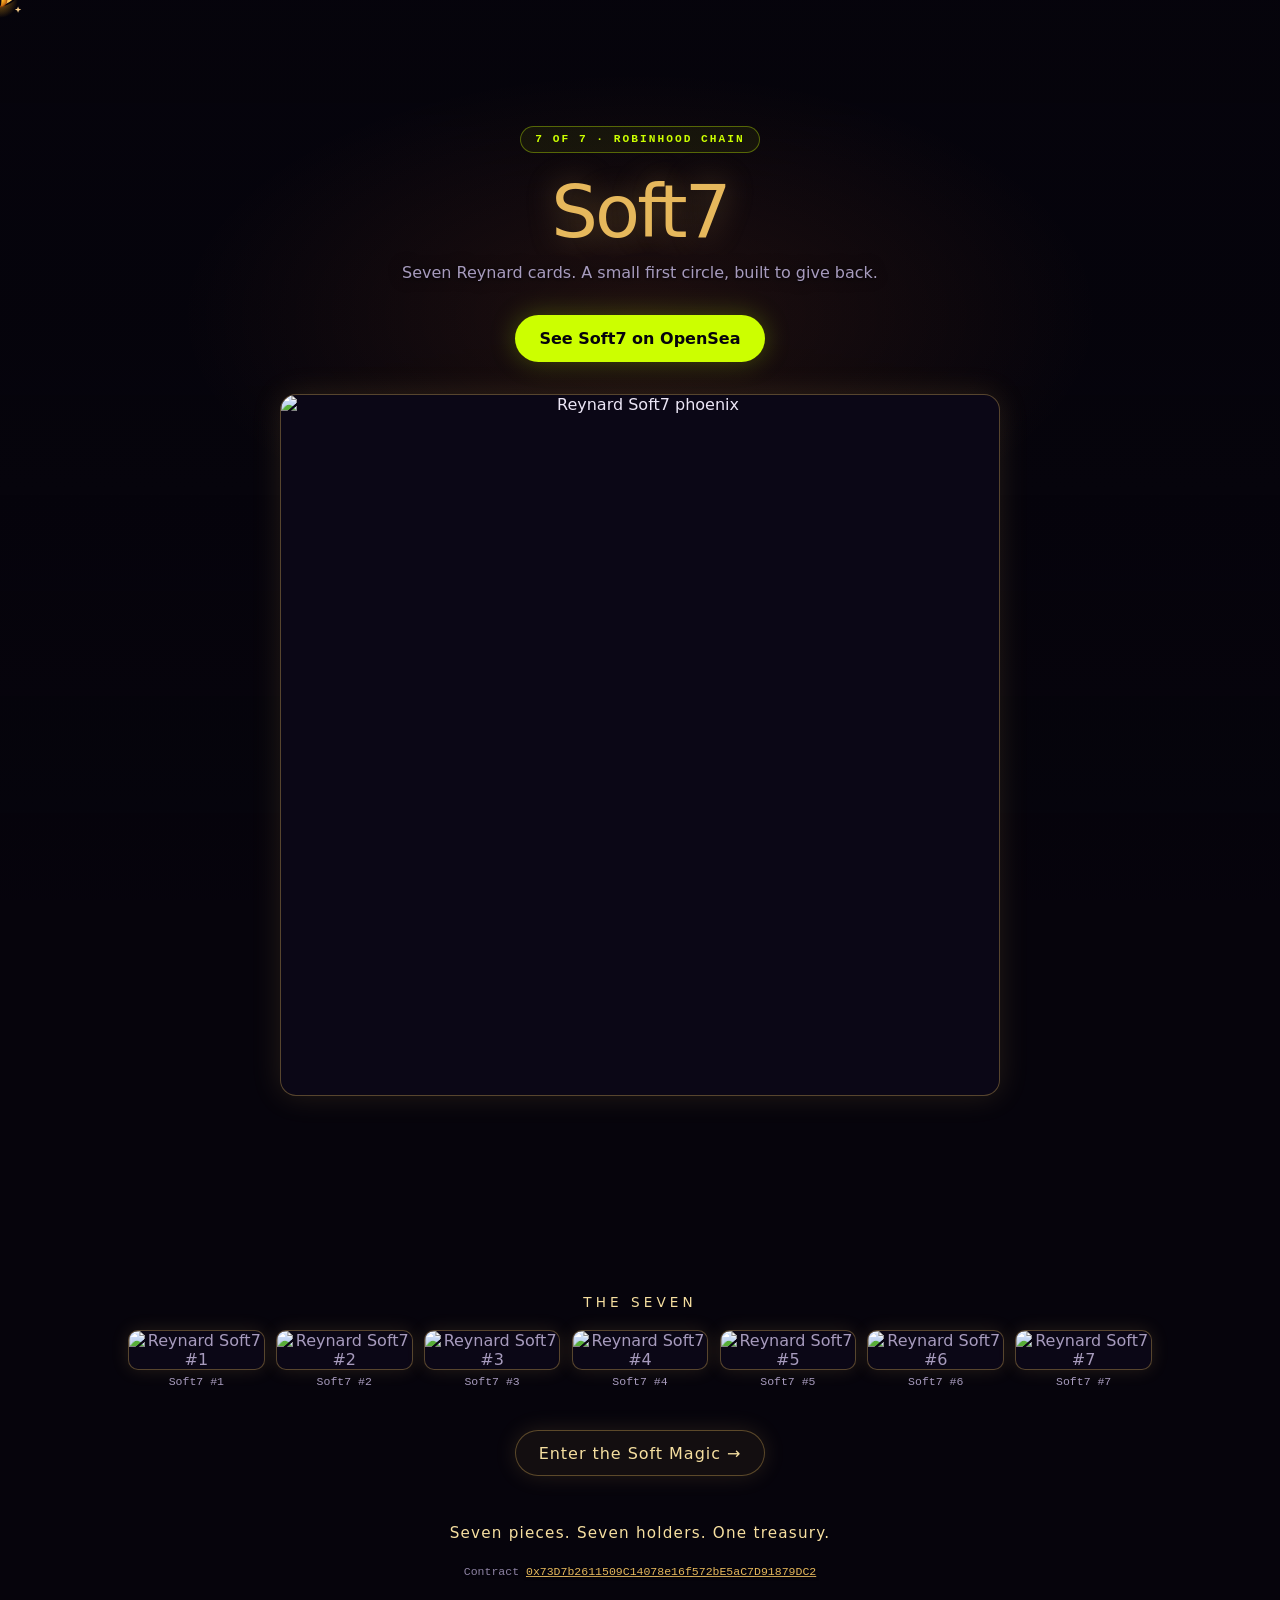
==== commit 8c52327f: "Replace cartoon tiger favicon with real Soft7 card #1 art; drop (Art 0xx) from home card labels" ====
--- a/index.html
+++ b/index.html
@@ -3,7 +3,17 @@
 <head>
 <meta charset="utf-8" />
 <meta name="viewport" content="width=device-width, initial-scale=1" />
-<link rel="icon" href="data:," />
+<link rel="icon" type="image/jpeg" href="https://cdn.jsdelivr.net/gh/tigerwillca/reynard-soft7-sepolia@ae7d304699989b945bfe8c0f4225f3a7fc952f83/images/033.jpg" />
+<meta property="og:type" content="website" />
+<meta property="og:title" content="Soft7 · Reynard on Robinhood Chain" />
+<meta property="og:description" content="Seven Reynard cards. A small first circle, built to give back." />
+<meta property="og:url" content="https://tigerwillca.github.io/pulse-reveal/" />
+<meta property="og:image" content="https://tigerwillca.github.io/pulse-reveal/assets/phoenix-poster.jpg" />
+<meta name="twitter:card" content="summary_large_image" />
+<meta name="twitter:title" content="Soft7 · Reynard on Robinhood Chain" />
+<meta name="twitter:description" content="Seven Reynard cards. A small first circle, built to give back." />
+<meta name="twitter:image" content="https://tigerwillca.github.io/pulse-reveal/assets/phoenix-poster.jpg" />
+<meta name="description" content="Seven Reynard cards. A small first circle, built to give back." />
 <title>Soft7 · Reynard on Robinhood Chain</title>
 <style>
   :root { color-scheme: dark; --lime:#CCFF00; --gold:#E6B85C; --gold-hi:#F6DFA0; --gold-glow:rgba(230,184,92,.35); --gold-soft:rgba(230,184,92,.14); --ember:#ff7a2a; --muted:#a79bbd; }
@@ -77,13 +87,13 @@
 
   <h2 class="gal-h">The Seven</h2>
   <section class="grid" aria-label="The seven Soft7 cards" id="grid">
-    <a class="card" href="https://opensea.io/item/robinhood/0x73D7b2611509C14078e16f572bE5aC7D91879DC2/1" style="animation-delay:1.9s" data-nav="ext"><img src="https://cdn.jsdelivr.net/gh/tigerwillca/reynard-soft7-sepolia@ae7d304699989b945bfe8c0f4225f3a7fc952f83/images/033.jpg" alt="Reynard Soft7 #1 (Art 033)" loading="lazy" width="400" height="400" /><span>Soft7 #1 (Art 033)</span></a>
-    <a class="card" href="https://opensea.io/item/robinhood/0x73D7b2611509C14078e16f572bE5aC7D91879DC2/2" style="animation-delay:2.6s" data-nav="ext"><img src="https://cdn.jsdelivr.net/gh/tigerwillca/reynard-soft7-sepolia@ae7d304699989b945bfe8c0f4225f3a7fc952f83/images/034.jpg" alt="Reynard Soft7 #2 (Art 034)" loading="lazy" width="400" height="400" /><span>Soft7 #2 (Art 034)</span></a>
-    <a class="card" href="https://opensea.io/item/robinhood/0x73D7b2611509C14078e16f572bE5aC7D91879DC2/3" style="animation-delay:3.3s" data-nav="ext"><img src="https://cdn.jsdelivr.net/gh/tigerwillca/reynard-soft7-sepolia@ae7d304699989b945bfe8c0f4225f3a7fc952f83/images/035.jpg" alt="Reynard Soft7 #3 (Art 035)" loading="lazy" width="400" height="400" /><span>Soft7 #3 (Art 035)</span></a>
-    <a class="card" href="https://opensea.io/item/robinhood/0x73D7b2611509C14078e16f572bE5aC7D91879DC2/4" style="animation-delay:4.0s" data-nav="ext"><img src="https://cdn.jsdelivr.net/gh/tigerwillca/reynard-soft7-sepolia@ae7d304699989b945bfe8c0f4225f3a7fc952f83/images/036.jpg" alt="Reynard Soft7 #4 (Art 036)" loading="lazy" width="400" height="400" /><span>Soft7 #4 (Art 036)</span></a>
-    <a class="card" href="https://opensea.io/item/robinhood/0x73D7b2611509C14078e16f572bE5aC7D91879DC2/5" style="animation-delay:4.7s" data-nav="ext"><img src="https://cdn.jsdelivr.net/gh/tigerwillca/reynard-soft7-sepolia@ae7d304699989b945bfe8c0f4225f3a7fc952f83/images/037.jpg" alt="Reynard Soft7 #5 (Art 037)" loading="lazy" width="400" height="400" /><span>Soft7 #5 (Art 037)</span></a>
-    <a class="card" href="https://opensea.io/item/robinhood/0x73D7b2611509C14078e16f572bE5aC7D91879DC2/6" style="animation-delay:5.4s" data-nav="ext"><img src="https://cdn.jsdelivr.net/gh/tigerwillca/reynard-soft7-sepolia@ae7d304699989b945bfe8c0f4225f3a7fc952f83/images/038.jpg" alt="Reynard Soft7 #6 (Art 038)" loading="lazy" width="400" height="400" /><span>Soft7 #6 (Art 038)</span></a>
-    <a class="card" href="https://opensea.io/item/robinhood/0x73D7b2611509C14078e16f572bE5aC7D91879DC2/7" style="animation-delay:6.1s" data-nav="ext"><img src="https://cdn.jsdelivr.net/gh/tigerwillca/reynard-soft7-sepolia@ae7d304699989b945bfe8c0f4225f3a7fc952f83/images/039.jpg" alt="Reynard Soft7 #7 (Art 039)" loading="lazy" width="400" height="400" /><span>Soft7 #7 (Art 039)</span></a>
+    <a class="card" href="https://opensea.io/item/robinhood/0x73D7b2611509C14078e16f572bE5aC7D91879DC2/1" style="animation-delay:1.9s" data-nav="ext"><img src="https://cdn.jsdelivr.net/gh/tigerwillca/reynard-soft7-sepolia@ae7d304699989b945bfe8c0f4225f3a7fc952f83/images/033.jpg" alt="Reynard Soft7 #1" loading="lazy" width="400" height="400" /><span>Soft7 #1</span></a>
+    <a class="card" href="https://opensea.io/item/robinhood/0x73D7b2611509C14078e16f572bE5aC7D91879DC2/2" style="animation-delay:2.6s" data-nav="ext"><img src="https://cdn.jsdelivr.net/gh/tigerwillca/reynard-soft7-sepolia@ae7d304699989b945bfe8c0f4225f3a7fc952f83/images/034.jpg" alt="Reynard Soft7 #2" loading="lazy" width="400" height="400" /><span>Soft7 #2</span></a>
+    <a class="card" href="https://opensea.io/item/robinhood/0x73D7b2611509C14078e16f572bE5aC7D91879DC2/3" style="animation-delay:3.3s" data-nav="ext"><img src="https://cdn.jsdelivr.net/gh/tigerwillca/reynard-soft7-sepolia@ae7d304699989b945bfe8c0f4225f3a7fc952f83/images/035.jpg" alt="Reynard Soft7 #3" loading="lazy" width="400" height="400" /><span>Soft7 #3</span></a>
+    <a class="card" href="https://opensea.io/item/robinhood/0x73D7b2611509C14078e16f572bE5aC7D91879DC2/4" style="animation-delay:4.0s" data-nav="ext"><img src="https://cdn.jsdelivr.net/gh/tigerwillca/reynard-soft7-sepolia@ae7d304699989b945bfe8c0f4225f3a7fc952f83/images/036.jpg" alt="Reynard Soft7 #4" loading="lazy" width="400" height="400" /><span>Soft7 #4</span></a>
+    <a class="card" href="https://opensea.io/item/robinhood/0x73D7b2611509C14078e16f572bE5aC7D91879DC2/5" style="animation-delay:4.7s" data-nav="ext"><img src="https://cdn.jsdelivr.net/gh/tigerwillca/reynard-soft7-sepolia@ae7d304699989b945bfe8c0f4225f3a7fc952f83/images/037.jpg" alt="Reynard Soft7 #5" loading="lazy" width="400" height="400" /><span>Soft7 #5</span></a>
+    <a class="card" href="https://opensea.io/item/robinhood/0x73D7b2611509C14078e16f572bE5aC7D91879DC2/6" style="animation-delay:5.4s" data-nav="ext"><img src="https://cdn.jsdelivr.net/gh/tigerwillca/reynard-soft7-sepolia@ae7d304699989b945bfe8c0f4225f3a7fc952f83/images/038.jpg" alt="Reynard Soft7 #6" loading="lazy" width="400" height="400" /><span>Soft7 #6</span></a>
+    <a class="card" href="https://opensea.io/item/robinhood/0x73D7b2611509C14078e16f572bE5aC7D91879DC2/7" style="animation-delay:6.1s" data-nav="ext"><img src="https://cdn.jsdelivr.net/gh/tigerwillca/reynard-soft7-sepolia@ae7d304699989b945bfe8c0f4225f3a7fc952f83/images/039.jpg" alt="Reynard Soft7 #7" loading="lazy" width="400" height="400" /><span>Soft7 #7</span></a>
   </section>
   <p class="enter-wrap"><a class="enter" href="soft-magic.html" data-nav="soft">Enter the Soft Magic &rarr;</a></p>
   <div id="door" class="door" role="dialog" aria-label="Secret door" hidden><p>You found the seventh door.</p><p class="small">Soft things grow strong. Thank you for looking closer.</p><button type="button" id="doorClose">close</button></div>
